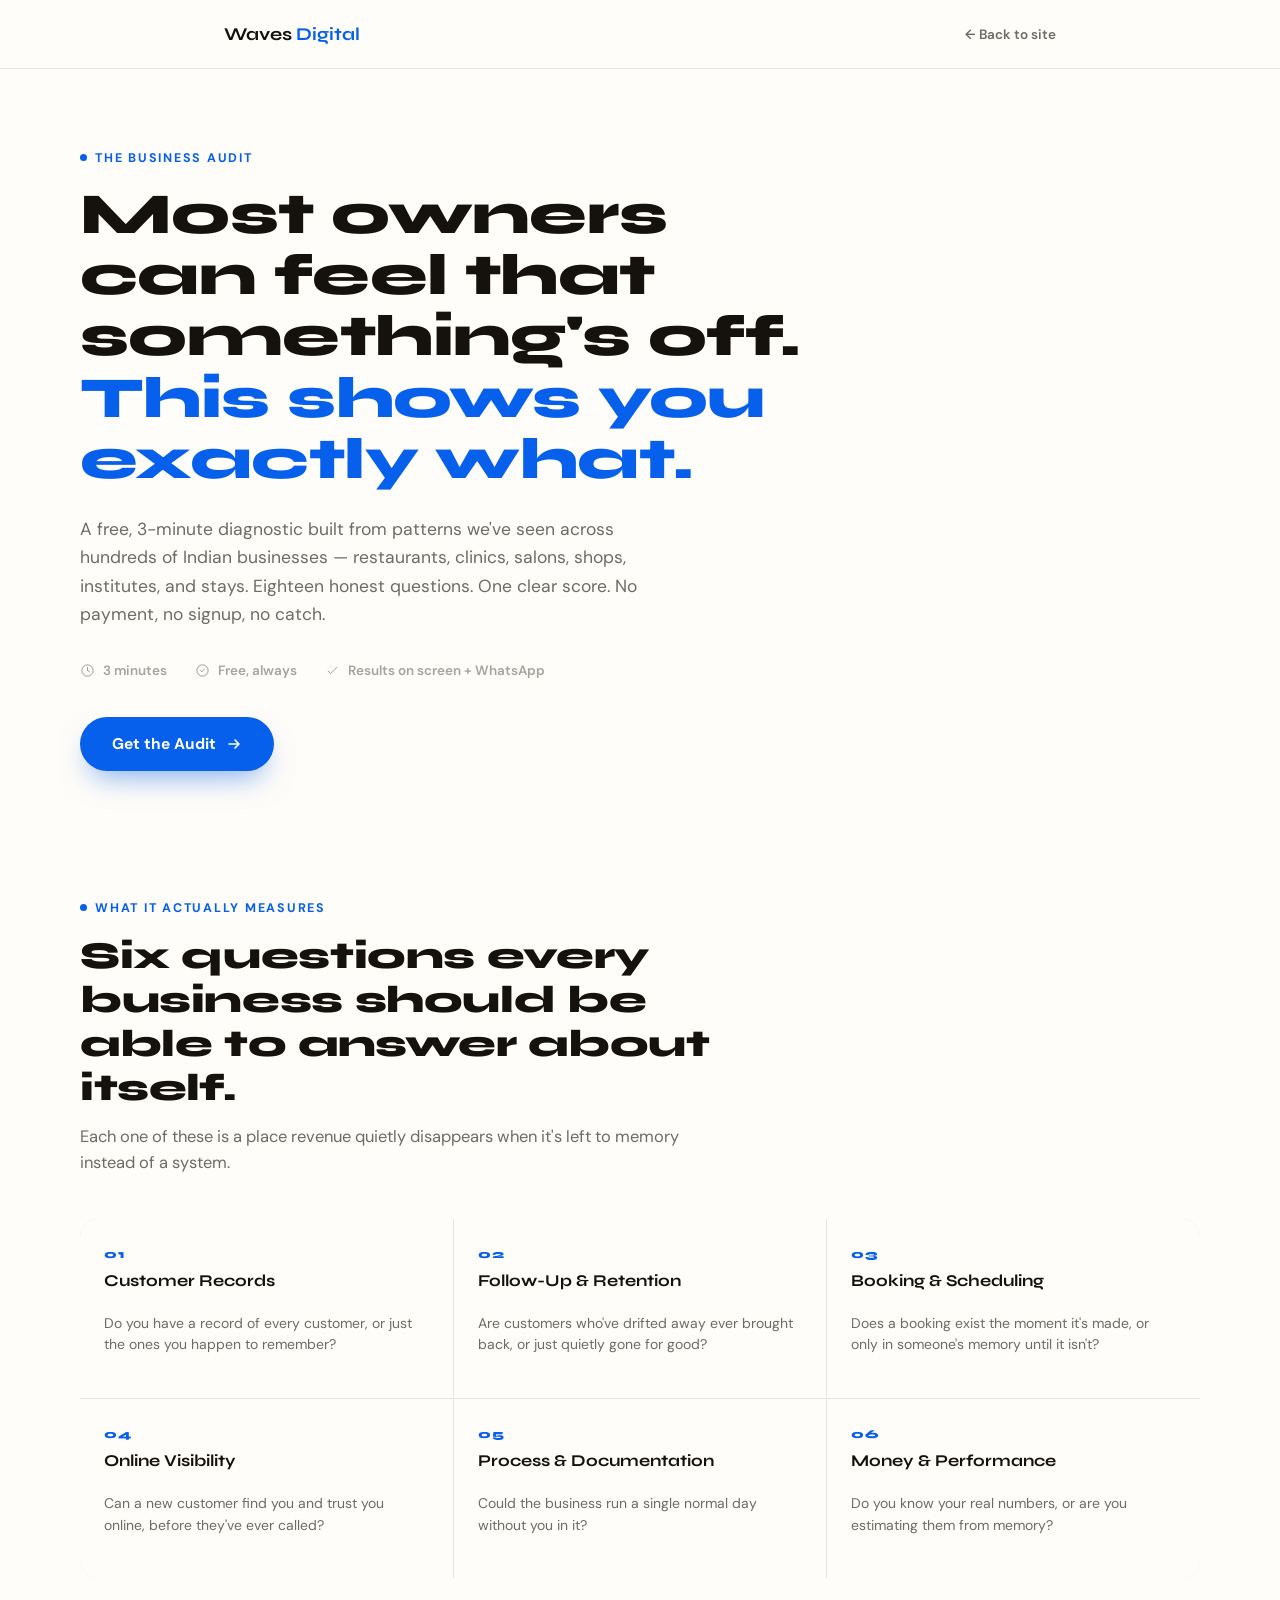
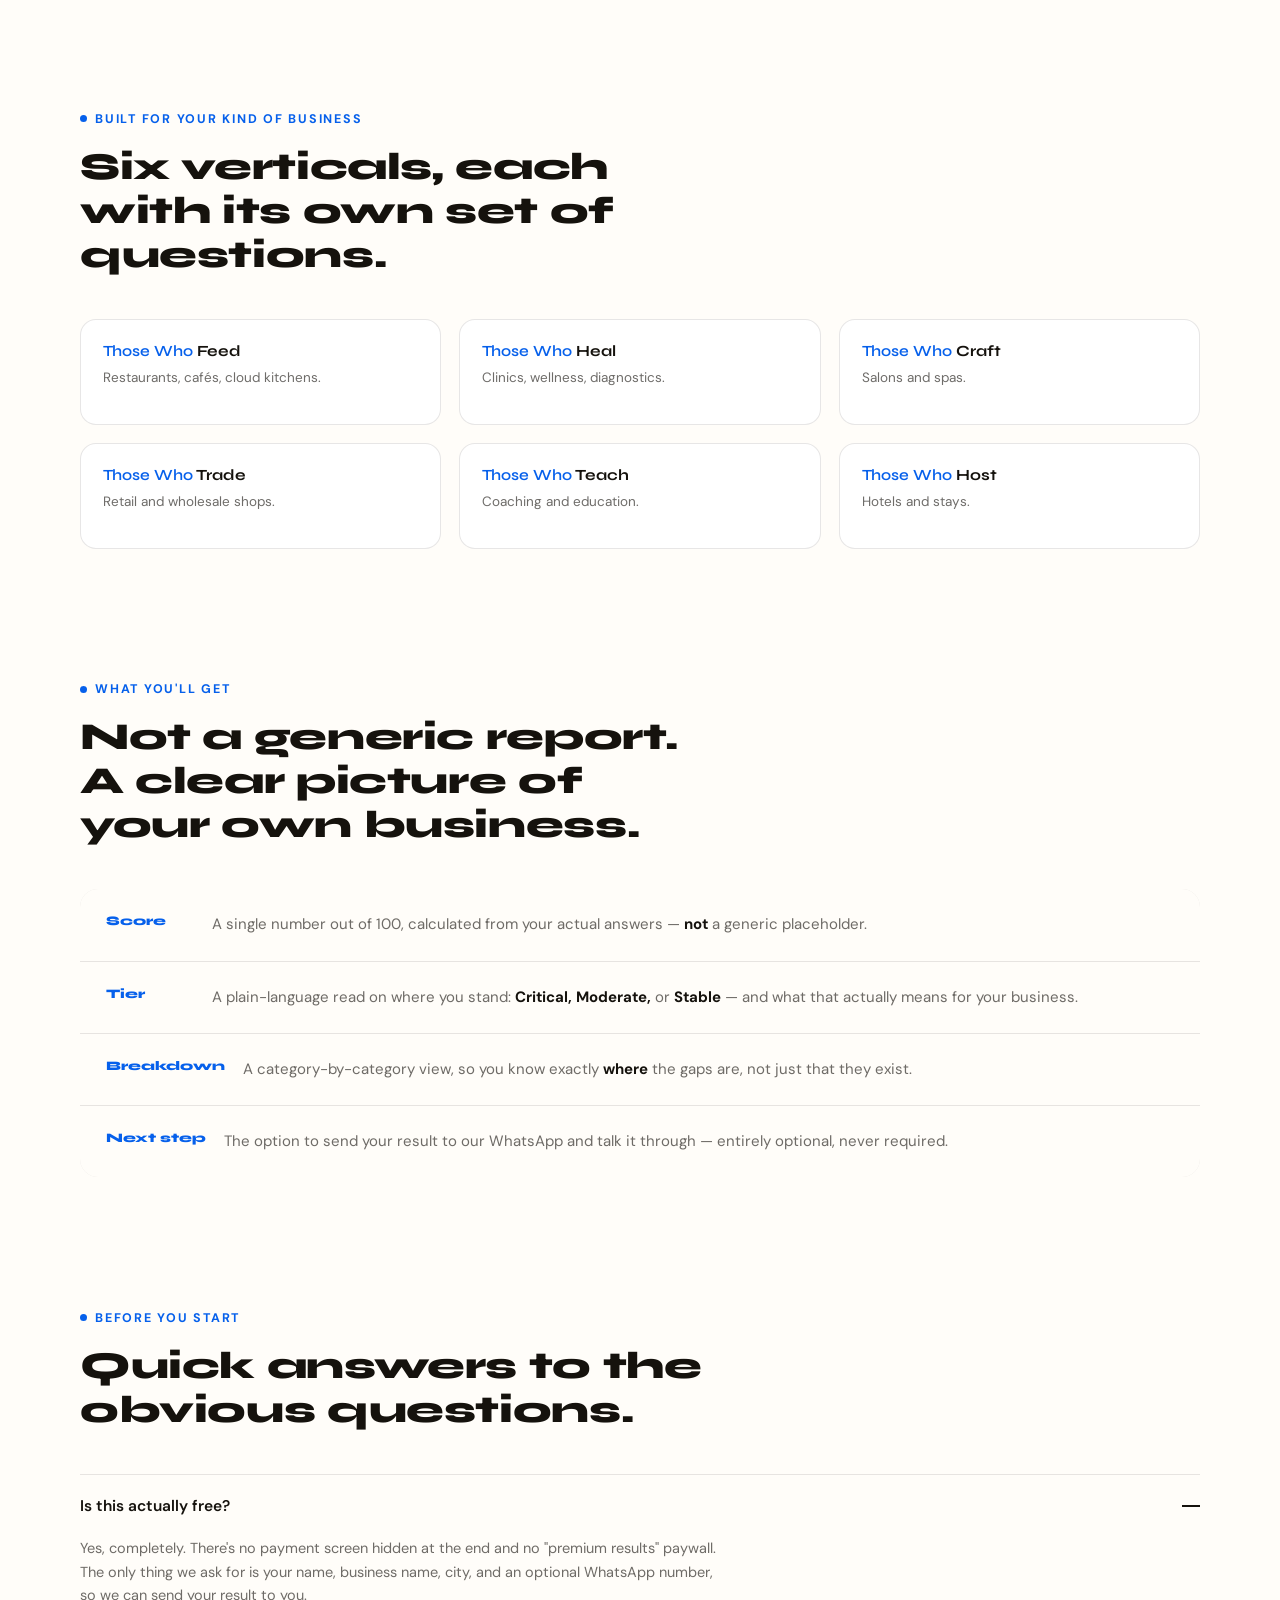
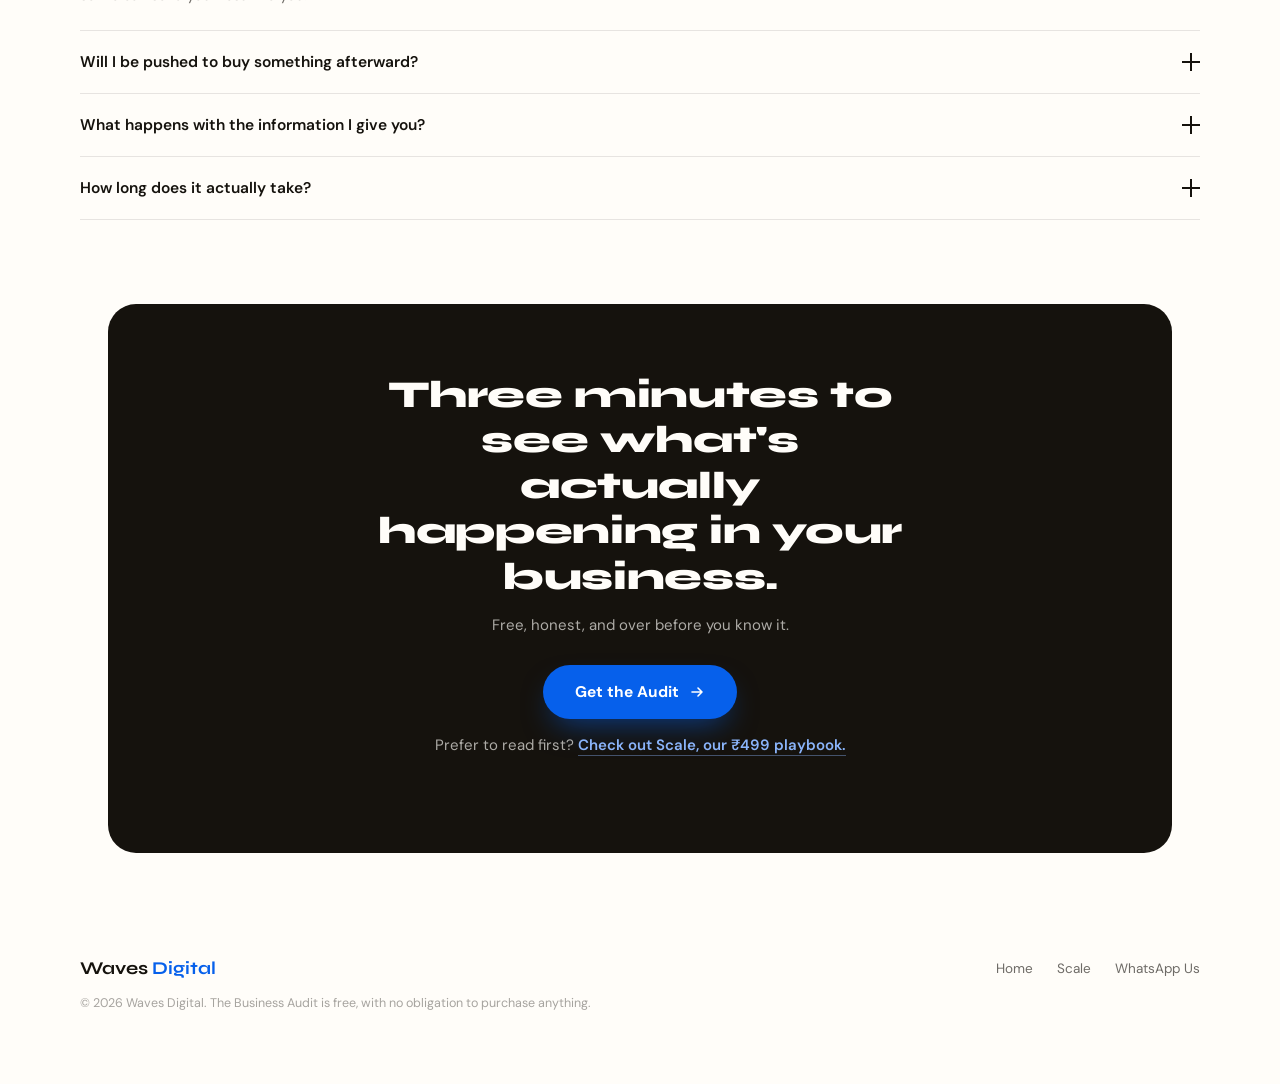
==== audit.html @ 80aa3e2a "Add files via upload" ====
<!DOCTYPE html>
<html lang="en">
<head>
<meta charset="UTF-8">
<meta name="viewport" content="width=device-width, initial-scale=1.0">
<title>The Business Audit — Waves Digital</title>
<meta name="description" content="A free 3-minute diagnostic that shows you exactly where your business's foundation stands.">
<link rel="preconnect" href="https://fonts.googleapis.com">
<link rel="preconnect" href="https://fonts.gstatic.com" crossorigin>
<link href="https://fonts.googleapis.com/css2?family=Syne:wght@500;600;700;800&family=DM+Sans:ital,wght@0,400;0,500;0,600;0,700;1,400&family=DM+Serif+Display:ital@0;1&display=swap" rel="stylesheet">
<style>
  :root{
    --bg:#FFFDF9; --ink:#15120D;
    --ink-soft:rgba(21,18,13,0.62); --ink-faint:rgba(21,18,13,0.38);
    --line:rgba(21,18,13,0.10);
    --blue-50:#EAF1FE; --blue-100:#CFE0FD; --blue-300:#8AB4FA;
    --blue-500:#2E7CF6; --blue-600:#0660EB; --blue-900:#042F73;
    --red:#C4451C; --amber:#B8860B; --green:#1E7A4C;
    --paper:#FFFFFF; --max:880px;
  }
  *{box-sizing:border-box;}
  body{
    margin:0; background:var(--bg); color:var(--ink);
    font-family:'DM Sans',sans-serif; -webkit-font-smoothing:antialiased;
    min-height:100vh;
  }
  h1,h2,h3,.display{ font-family:'Syne',sans-serif; letter-spacing:-0.01em; margin:0; }
  .serif{ font-family:'DM Serif Display',serif; font-style:italic; }
  a{ color:inherit; text-decoration:none; }
  button{ font-family:inherit; }
  .wrap{ max-width:var(--max); margin:0 auto; padding:0 24px; }
  a:focus-visible, button:focus-visible, input:focus-visible{
    outline:2px solid var(--blue-600); outline-offset:3px; border-radius:6px;
  }

  .nav{ position:sticky; top:0; z-index:50; background:rgba(255,253,249,0.9); backdrop-filter:blur(10px); border-bottom:1px solid var(--line); }
  .nav .wrap{ display:flex; align-items:center; justify-content:space-between; height:68px; }
  .logo{ font-family:'Syne',sans-serif; font-weight:700; font-size:18px; }
  .logo span{ color:var(--blue-600); }
  .nav-back{ font-size:13.5px; color:var(--ink-soft); font-weight:600; }
  .nav-back:hover{ color:var(--blue-600); }

  main{ padding:56px 0 90px; }
  .screen{ display:none; }
  .screen.active{ display:block; animation:rise .45s ease; }
  @keyframes rise{ from{opacity:0; transform:translateY(10px);} to{opacity:1; transform:translateY(0);} }

  /* ---------- intro ---------- */
  .intro-head{ max-width:620px; }
  .eyebrow{ display:inline-flex; align-items:center; gap:8px; font-size:12.5px; letter-spacing:0.14em; text-transform:uppercase; color:var(--blue-600); font-weight:700; margin-bottom:18px; }
  .eyebrow::before{ content:''; width:7px; height:7px; border-radius:50%; background:var(--blue-600); display:inline-block; }
  .intro-head h1{ font-size:clamp(32px,5vw,48px); font-weight:800; line-height:1.08; }
  .intro-head p{ font-size:17px; line-height:1.6; color:var(--ink-soft); margin-top:20px; max-width:540px; }
  .intro-meta{ display:flex; gap:28px; margin:32px 0 44px; flex-wrap:wrap; }
  .meta-item{ font-size:13.5px; color:var(--ink-faint); display:flex; align-items:center; gap:8px; font-weight:600; }
  .meta-item svg{ flex:0 0 auto; }

  .vert-label{ font-size:13px; letter-spacing:0.1em; text-transform:uppercase; color:var(--ink-faint); font-weight:700; margin-bottom:16px; }
  .vert-grid{ display:grid; grid-template-columns:repeat(3,1fr); gap:14px; }
  @media (max-width:680px){ .vert-grid{ grid-template-columns:repeat(2,1fr); } }
  @media (max-width:420px){ .vert-grid{ grid-template-columns:1fr; } }
  .vert-btn{
    display:block; text-align:left; width:100%; border:1.5px solid var(--line); border-radius:14px;
    padding:20px 18px; background:var(--paper); cursor:pointer;
    transition:border-color .2s ease, transform .2s ease, box-shadow .2s ease;
  }
  .vert-btn:hover{ border-color:var(--blue-500); transform:translateY(-2px); box-shadow:0 14px 28px -16px rgba(6,96,235,0.35); }
  .vert-btn .vname{ font-family:'Syne',sans-serif; font-weight:700; font-size:16px; }
  .vert-btn .vname .who{ color:var(--blue-600); font-weight:600; }
  .vert-btn .vdesc{ display:block; font-size:13px; color:var(--ink-soft); margin-top:6px; font-weight:400; }

  /* ---------- question screen ---------- */
  .progress-row{ display:flex; align-items:center; gap:14px; margin-bottom:36px; }
  .progress-track{ flex:1; height:6px; border-radius:100px; background:var(--line); overflow:hidden; }
  .progress-fill{ height:100%; background:var(--blue-600); border-radius:100px; transition:width .4s ease; width:0%; }
  .progress-text{ font-size:12.5px; color:var(--ink-faint); font-weight:700; white-space:nowrap; }

  .gauge-wrap{ display:flex; justify-content:center; margin-bottom:8px; }
  .gauge{ width:84px; height:84px; }
  .gauge circle.track{ stroke:var(--line); fill:none; stroke-width:7; }
  .gauge circle.fill{ stroke:var(--blue-600); fill:none; stroke-width:7; stroke-linecap:round; transition:stroke-dasharray .5s ease; transform:rotate(-90deg); transform-origin:50% 50%; }
  .gauge-num{ font-family:'Syne',sans-serif; font-weight:800; font-size:18px; }

  .cat-tag{ font-size:12px; letter-spacing:0.1em; text-transform:uppercase; color:var(--blue-600); font-weight:700; text-align:center; margin-bottom:14px; }
  .q-text{ font-family:'Syne',sans-serif; font-size:clamp(22px,3.4vw,28px); font-weight:700; line-height:1.3; text-align:center; max-width:560px; margin:0 auto 40px; }

  .opt-list{ display:flex; flex-direction:column; gap:12px; max-width:560px; margin:0 auto; }
  .opt-btn{
    text-align:left; width:100%; border:1.5px solid var(--line); border-radius:14px;
    padding:18px 20px; background:var(--paper); cursor:pointer; font-size:15.5px; font-weight:500;
    transition:border-color .18s ease, background .18s ease, transform .18s ease;
    display:flex; align-items:center; gap:14px;
  }
  .opt-btn .opt-dot{ width:18px; height:18px; border-radius:50%; border:1.5px solid var(--ink-faint); flex:0 0 auto; transition:border-color .18s ease, background .18s ease; }
  .opt-btn:hover{ border-color:var(--blue-500); background:var(--blue-50); transform:translateX(2px); }
  .opt-btn:hover .opt-dot{ border-color:var(--blue-600); }

  .q-nav{ display:flex; justify-content:center; margin-top:32px; }
  .btn-text{ font-size:13.5px; color:var(--ink-faint); font-weight:600; cursor:pointer; background:none; border:none; }
  .btn-text:hover{ color:var(--blue-600); }

  /* ---------- lead form ---------- */
  .form-head{ text-align:center; max-width:480px; margin:0 auto 36px; }
  .form-head h2{ font-size:clamp(24px,3.6vw,32px); font-weight:800; line-height:1.2; }
  .form-head p{ color:var(--ink-soft); margin-top:12px; font-size:15px; line-height:1.55; }
  .lead-form{ max-width:440px; margin:0 auto; display:flex; flex-direction:column; gap:16px; }
  .field label{ display:block; font-size:13px; font-weight:700; margin-bottom:7px; color:var(--ink); }
  .field input{
    width:100%; border:1.5px solid var(--line); border-radius:10px; padding:13px 14px;
    font-size:15px; font-family:inherit; background:var(--paper); color:var(--ink);
    transition:border-color .18s ease;
  }
  .field input:focus{ border-color:var(--blue-600); }
  .field.optional label::after{ content:' (optional)'; font-weight:400; color:var(--ink-faint); }
  .hp-field{ position:absolute; left:-9999px; width:1px; height:1px; opacity:0; }
  .btn-primary{
    background:var(--blue-600); color:#fff; padding:16px 28px; border-radius:100px;
    font-weight:700; font-size:15.5px; border:none; cursor:pointer;
    box-shadow:0 14px 30px -10px rgba(6,96,235,0.55);
    transition:transform .25s ease, box-shadow .25s ease, opacity .2s ease;
    display:inline-flex; align-items:center; justify-content:center; gap:10px; width:100%;
  }
  .btn-primary:hover{ transform:translateY(-2px); }
  .btn-primary:disabled{ opacity:0.6; cursor:default; transform:none; }
  .form-fine{ font-size:12px; color:var(--ink-faint); text-align:center; margin-top:4px; }

  /* ---------- results ---------- */
  .result-head{ text-align:center; max-width:560px; margin:0 auto 44px; }
  .tier-badge{ display:inline-flex; align-items:center; gap:8px; padding:8px 18px; border-radius:100px; font-weight:700; font-size:13px; letter-spacing:0.04em; margin-bottom:22px; }
  .tier-badge.critical{ background:rgba(196,69,28,0.1); color:var(--red); }
  .tier-badge.moderate{ background:rgba(184,134,11,0.1); color:var(--amber); }
  .tier-badge.stable{ background:rgba(30,122,76,0.1); color:var(--green); }
  .tier-badge .dot{ width:7px; height:7px; border-radius:50%; background:currentColor; }
  .result-head h2{ font-size:clamp(26px,4vw,38px); font-weight:800; line-height:1.18; }
  .result-narrative{ font-size:16px; line-height:1.7; color:var(--ink-soft); margin-top:20px; text-align:left; max-width:560px; margin-left:auto; margin-right:auto; }

  .score-overview{ display:flex; justify-content:center; align-items:center; gap:28px; margin:36px 0 48px; flex-wrap:wrap; }
  .score-circle{ width:120px; height:120px; position:relative; }
  .score-circle .scnum{ position:absolute; inset:0; display:flex; flex-direction:column; align-items:center; justify-content:center; }
  .score-circle .scnum b{ font-family:'Syne',sans-serif; font-size:28px; font-weight:800; }
  .score-circle .scnum span{ font-size:11px; color:var(--ink-faint); font-weight:600; text-transform:uppercase; letter-spacing:0.06em; }

  .cat-breakdown{ display:flex; flex-direction:column; gap:18px; max-width:560px; margin:0 auto 48px; }
  .cat-row{ display:grid; grid-template-columns:170px 1fr 46px; gap:14px; align-items:center; }
  @media (max-width:520px){ .cat-row{ grid-template-columns:120px 1fr 40px; } }
  .cat-row .cat-name{ font-size:13.5px; font-weight:700; }
  .cat-row .cat-track{ height:8px; background:var(--line); border-radius:100px; overflow:hidden; }
  .cat-row .cat-fill{ height:100%; border-radius:100px; transition:width .6s ease; }
  .cat-row .cat-pct{ font-size:13px; font-weight:700; text-align:right; color:var(--ink-soft); }

  .result-ctas{ display:flex; flex-direction:column; gap:16px; max-width:480px; margin:0 auto; }
  .cta-whatsapp{
    background:var(--ink); color:#fff; padding:18px 24px; border-radius:14px;
    display:flex; align-items:center; justify-content:space-between; gap:16px;
    transition:transform .2s ease; font-weight:700; font-size:15.5px;
  }
  .cta-whatsapp:hover{ transform:translateY(-2px); }
  .cta-whatsapp small{ display:block; font-weight:400; font-size:12.5px; color:rgba(255,253,249,0.6); margin-top:3px; }

  .sidesell{
    border:1.5px solid var(--blue-100); background:var(--blue-50); border-radius:14px; padding:22px;
    display:flex; gap:16px; align-items:center; justify-content:space-between; flex-wrap:wrap;
  }
  .sidesell .ss-text{ font-size:14px; line-height:1.5; max-width:300px; }
  .sidesell .ss-text strong{ display:block; font-family:'Syne',sans-serif; font-size:16px; margin-bottom:4px; }
  .sidesell .ss-cta{ background:var(--blue-600); color:#fff; padding:11px 20px; border-radius:100px; font-weight:700; font-size:13.5px; white-space:nowrap; }
  .sidesell .ss-cta:hover{ background:var(--blue-900); }

  .restart-row{ text-align:center; margin-top:40px; }
  .restart-row button{ background:none; border:none; font-size:13px; color:var(--ink-faint); font-weight:600; cursor:pointer; }
  .restart-row button:hover{ color:var(--blue-600); }

  .sr-only{ position:absolute; left:-9999px; }

  /* ================= LANDING / MARKETING CONTENT ================= */
  .landing-max{ max-width:1120px; margin:0 auto; padding:0 28px; }
  @media (max-width:640px){ .landing-max{ padding:0 20px; } }

  .lp-hero{ padding:76px 0 60px; }
  .lp-hero h1{ font-size:clamp(34px,5.4vw,58px); font-weight:800; line-height:1.06; max-width:760px; }
  .lp-hero h1 .accent{ color:var(--blue-600); }
  .lp-hero-sub{ font-size:17.5px; line-height:1.62; color:var(--ink-soft); margin:24px 0 34px; max-width:560px; }
  .lp-meta{ display:flex; gap:28px; margin-bottom:38px; flex-wrap:wrap; }

  .btn-primary-lg{
    background:var(--blue-600); color:#fff; padding:17px 32px; border-radius:100px;
    font-weight:700; font-size:15.5px; border:none; cursor:pointer;
    display:inline-flex; align-items:center; gap:10px;
    box-shadow:0 14px 30px -10px rgba(6,96,235,0.55);
    transition:transform .25s ease, box-shadow .25s ease;
  }
  .btn-primary-lg:hover{ transform:translateY(-2px); box-shadow:0 18px 36px -8px rgba(6,96,235,0.65); }
  .btn-primary-lg svg{ transition:transform .25s ease; }
  .btn-primary-lg:hover svg{ transform:translateX(3px); }

  .lp-section{ padding:64px 0; }
  .lp-section-head{ max-width:640px; margin-bottom:42px; }
  .lp-section-head h2{ font-size:clamp(26px,3.6vw,38px); font-weight:800; line-height:1.16; }
  .lp-section-head p{ color:var(--ink-soft); font-size:16.5px; line-height:1.6; margin-top:14px; }

  .cat-grid{ display:grid; grid-template-columns:repeat(3,1fr); gap:1px; background:var(--line); border-radius:18px; overflow:hidden; }
  @media (max-width:880px){ .cat-grid{ grid-template-columns:repeat(2,1fr); } }
  @media (max-width:560px){ .cat-grid{ grid-template-columns:1fr; } }
  .cat-info-card{ background:var(--bg); padding:28px 24px; }
  .cat-info-card .ci-num{ font-family:'Syne',sans-serif; font-weight:800; font-size:12px; color:var(--blue-600); letter-spacing:0.08em; }
  .cat-info-card h4{ font-family:'Syne',sans-serif; font-size:16.5px; font-weight:700; margin-top:10px; }
  .cat-info-card p{ font-size:14px; color:var(--ink-soft); margin-top:10px; line-height:1.55; }

  .lp-vert-grid{ display:grid; grid-template-columns:repeat(3,1fr); gap:18px; }
  @media (max-width:880px){ .lp-vert-grid{ grid-template-columns:repeat(2,1fr); } }
  @media (max-width:560px){ .lp-vert-grid{ grid-template-columns:1fr; } }
  .lp-vert-card{ border:1px solid var(--line); border-radius:16px; padding:22px; background:var(--paper); transition:border-color .25s ease, transform .25s ease; }
  .lp-vert-card:hover{ border-color:var(--blue-300); transform:translateY(-3px); }
  .lp-vert-card .vname{ font-family:'Syne',sans-serif; font-weight:700; font-size:15.5px; }
  .lp-vert-card .vname .who{ color:var(--blue-600); font-weight:600; }
  .lp-vert-card p{ font-size:13.5px; color:var(--ink-soft); margin-top:8px; line-height:1.5; }

  .output-rows{ display:flex; flex-direction:column; gap:1px; background:var(--line); border-radius:18px; overflow:hidden; }
  .output-row{ background:var(--bg); padding:24px 26px; display:flex; gap:18px; align-items:flex-start; }
  .output-row .o-tag{ font-family:'Syne',sans-serif; font-weight:800; font-size:13px; color:var(--blue-600); min-width:88px; }
  .output-row p{ font-size:15px; color:var(--ink-soft); margin:0; line-height:1.55; }
  .output-row strong{ color:var(--ink); font-weight:700; }

  .lp-faq-item{ border-top:1px solid var(--line); }
  .lp-faq-item:last-child{ border-bottom:1px solid var(--line); }
  .lp-faq-item summary{ cursor:pointer; list-style:none; padding:21px 0; display:flex; justify-content:space-between; align-items:center; gap:20px; font-weight:600; font-size:15.5px; }
  .lp-faq-item summary::-webkit-details-marker{ display:none; }
  .lp-faq-plus{ position:relative; width:18px; height:18px; flex:0 0 auto; }
  .lp-faq-plus::before,.lp-faq-plus::after{ content:''; position:absolute; background:var(--ink); transition:transform .25s ease; }
  .lp-faq-plus::before{ width:18px; height:2px; top:8px; left:0; }
  .lp-faq-plus::after{ width:2px; height:18px; top:0; left:8px; }
  .lp-faq-item[open] .lp-faq-plus::after{ transform:rotate(90deg); opacity:0; }
  .lp-faq-item .lp-faq-body{ padding:0 0 22px; max-width:640px; color:var(--ink-soft); font-size:14.5px; line-height:1.62; }

  .lp-final{ background:var(--ink); border-radius:28px; padding:68px 46px; text-align:center; margin:20px 0 60px; }
  @media (max-width:640px){ .lp-final{ padding:48px 24px; } }
  .lp-final h2{ color:var(--bg); font-size:clamp(26px,3.8vw,38px); font-weight:800; max-width:560px; margin:0 auto; line-height:1.2; }
  .lp-final p{ color:rgba(255,253,249,0.65); margin:16px auto 30px; max-width:460px; font-size:15px; }
  .lp-cross{ margin-top:20px; font-size:13.5px; color:rgba(255,253,249,0.55); }
  .lp-cross a{ color:var(--blue-300); font-weight:600; border-bottom:1px solid rgba(138,180,250,0.4); }

  .lp-footer{ padding:44px 0 60px; }
  .lp-foot-row{ display:flex; justify-content:space-between; align-items:center; flex-wrap:wrap; gap:16px; }
  .lp-foot-links{ display:flex; gap:24px; font-size:13.5px; color:var(--ink-soft); }
  .lp-foot-links a:hover{ color:var(--blue-600); }
  .lp-foot-fine{ font-size:12.5px; color:var(--ink-faint); margin-top:16px; }

  /* the embedded quiz app — hidden until "Get the Audit" is clicked */
  #auditApp{ display:none; border-top:1px solid var(--line); }
</style>
</head>
<body>

<nav class="nav">
  <div class="wrap">
    <a href="index.html" class="logo">Waves <span>Digital</span></a>
    <a href="index.html" class="nav-back">← Back to site</a>
  </div>
</nav>

<!-- ================= LANDING CONTENT ================= -->
<header class="lp-hero landing-max">
  <div class="eyebrow">The Business Audit</div>
  <h1>Most owners can feel that something's off. <span class="accent">This shows you exactly what.</span></h1>
  <p class="lp-hero-sub">A free, 3-minute diagnostic built from patterns we've seen across hundreds of Indian businesses — restaurants, clinics, salons, shops, institutes, and stays. Eighteen honest questions. One clear score. No payment, no signup, no catch.</p>
  <div class="lp-meta">
    <div class="meta-item"><svg width="15" height="15" viewBox="0 0 24 24" fill="none"><circle cx="12" cy="12" r="9" stroke="#15120D" stroke-opacity="0.4" stroke-width="1.6"/><path d="M12 7v5l3 2" stroke="#15120D" stroke-opacity="0.4" stroke-width="1.6" stroke-linecap="round"/></svg> 3 minutes</div>
    <div class="meta-item"><svg width="15" height="15" viewBox="0 0 24 24" fill="none"><path d="M9 12l2 2 4-4" stroke="#15120D" stroke-opacity="0.4" stroke-width="1.6" stroke-linecap="round" stroke-linejoin="round"/><circle cx="12" cy="12" r="9" stroke="#15120D" stroke-opacity="0.4" stroke-width="1.6"/></svg> Free, always</div>
    <div class="meta-item"><svg width="15" height="15" viewBox="0 0 24 24" fill="none"><path d="M5 13l4 4L19 7" stroke="#15120D" stroke-opacity="0.4" stroke-width="1.6" stroke-linecap="round" stroke-linejoin="round"/></svg> Results on screen + WhatsApp</div>
  </div>
  <button class="btn-primary-lg" id="ctaHero">
    Get the Audit
    <svg width="16" height="16" viewBox="0 0 16 16" fill="none"><path d="M3 8h10M9 4l4 4-4 4" stroke="#fff" stroke-width="1.6" stroke-linecap="round" stroke-linejoin="round"/></svg>
  </button>
</header>

<section class="lp-section landing-max">
  <div class="lp-section-head">
    <div class="eyebrow">What It Actually Measures</div>
    <h2>Six questions every business should be able to answer about itself.</h2>
    <p>Each one of these is a place revenue quietly disappears when it's left to memory instead of a system.</p>
  </div>
  <div class="cat-grid">
    <div class="cat-info-card"><div class="ci-num">01</div><h4>Customer Records</h4><p>Do you have a record of every customer, or just the ones you happen to remember?</p></div>
    <div class="cat-info-card"><div class="ci-num">02</div><h4>Follow-Up &amp; Retention</h4><p>Are customers who've drifted away ever brought back, or just quietly gone for good?</p></div>
    <div class="cat-info-card"><div class="ci-num">03</div><h4>Booking &amp; Scheduling</h4><p>Does a booking exist the moment it's made, or only in someone's memory until it isn't?</p></div>
    <div class="cat-info-card"><div class="ci-num">04</div><h4>Online Visibility</h4><p>Can a new customer find you and trust you online, before they've ever called?</p></div>
    <div class="cat-info-card"><div class="ci-num">05</div><h4>Process &amp; Documentation</h4><p>Could the business run a single normal day without you in it?</p></div>
    <div class="cat-info-card"><div class="ci-num">06</div><h4>Money &amp; Performance</h4><p>Do you know your real numbers, or are you estimating them from memory?</p></div>
  </div>
</section>

<section class="lp-section landing-max">
  <div class="lp-section-head">
    <div class="eyebrow">Built For Your Kind Of Business</div>
    <h2>Six verticals, each with its own set of questions.</h2>
  </div>
  <div class="lp-vert-grid">
    <div class="lp-vert-card"><div class="vname"><span class="who">Those Who</span> Feed</div><p>Restaurants, cafés, cloud kitchens.</p></div>
    <div class="lp-vert-card"><div class="vname"><span class="who">Those Who</span> Heal</div><p>Clinics, wellness, diagnostics.</p></div>
    <div class="lp-vert-card"><div class="vname"><span class="who">Those Who</span> Craft</div><p>Salons and spas.</p></div>
    <div class="lp-vert-card"><div class="vname"><span class="who">Those Who</span> Trade</div><p>Retail and wholesale shops.</p></div>
    <div class="lp-vert-card"><div class="vname"><span class="who">Those Who</span> Teach</div><p>Coaching and education.</p></div>
    <div class="lp-vert-card"><div class="vname"><span class="who">Those Who</span> Host</div><p>Hotels and stays.</p></div>
  </div>
</section>

<section class="lp-section landing-max">
  <div class="lp-section-head">
    <div class="eyebrow">What You'll Get</div>
    <h2>Not a generic report. A clear picture of your own business.</h2>
  </div>
  <div class="output-rows">
    <div class="output-row"><span class="o-tag">Score</span><p>A single number out of 100, calculated from your actual answers — <strong>not</strong> a generic placeholder.</p></div>
    <div class="output-row"><span class="o-tag">Tier</span><p>A plain-language read on where you stand: <strong>Critical, Moderate,</strong> or <strong>Stable</strong> — and what that actually means for your business.</p></div>
    <div class="output-row"><span class="o-tag">Breakdown</span><p>A category-by-category view, so you know exactly <strong>where</strong> the gaps are, not just that they exist.</p></div>
    <div class="output-row"><span class="o-tag">Next step</span><p>The option to send your result to our WhatsApp and talk it through — entirely optional, never required.</p></div>
  </div>
</section>

<section class="lp-section landing-max">
  <div class="lp-section-head">
    <div class="eyebrow">Before You Start</div>
    <h2>Quick answers to the obvious questions.</h2>
  </div>
  <div>
    <details class="lp-faq-item" open>
      <summary>Is this actually free?<span class="lp-faq-plus"></span></summary>
      <div class="lp-faq-body">Yes, completely. There's no payment screen hidden at the end and no "premium results" paywall. The only thing we ask for is your name, business name, city, and an optional WhatsApp number, so we can send your result to you.</div>
    </details>
    <details class="lp-faq-item">
      <summary>Will I be pushed to buy something afterward?<span class="lp-faq-plus"></span></summary>
      <div class="lp-faq-body">Your result includes an option to message us on WhatsApp and a mention of Scale, our ₹499 playbook. Both are optional next steps, not requirements — you'll see your full score and breakdown regardless.</div>
    </details>
    <details class="lp-faq-item">
      <summary>What happens with the information I give you?<span class="lp-faq-plus"></span></summary>
      <div class="lp-faq-body">It's used only to send you your result and, occasionally, something genuinely useful — never sold or spammed.</div>
    </details>
    <details class="lp-faq-item">
      <summary>How long does it actually take?<span class="lp-faq-plus"></span></summary>
      <div class="lp-faq-body">About three minutes for the 18 questions, plus a few seconds to enter your details at the end.</div>
    </details>
  </div>
</section>

<section class="landing-max">
  <div class="lp-final">
    <h2>Three minutes to see what's actually happening in your business.</h2>
    <p>Free, honest, and over before you know it.</p>
    <button class="btn-primary-lg" id="ctaFinal">
      Get the Audit
      <svg width="16" height="16" viewBox="0 0 16 16" fill="none"><path d="M3 8h10M9 4l4 4-4 4" stroke="#fff" stroke-width="1.6" stroke-linecap="round" stroke-linejoin="round"/></svg>
    </button>
    <p class="lp-cross">Prefer to read first? <a href="scale.html">Check out Scale, our ₹499 playbook.</a></p>
  </div>
</section>

<footer class="lp-footer landing-max">
  <div class="lp-foot-row">
    <a href="index.html" class="logo">Waves <span style="color:var(--blue-600)">Digital</span></a>
    <div class="lp-foot-links">
      <a href="index.html">Home</a>
      <a href="scale.html">Scale</a>
      <a href="https://wa.me/910000000000" target="_blank" rel="noopener">WhatsApp Us</a>
    </div>
  </div>
  <p class="lp-foot-fine">© 2026 Waves Digital. The Business Audit is free, with no obligation to purchase anything.</p>
</footer>

<!-- ================= EMBEDDED QUIZ APP (audit.js drives everything below) ================= -->
<main class="wrap" id="auditApp">

  <!-- SCREEN 1: INTRO -->
  <section class="screen active" id="screen-intro">
    <div class="intro-head">
      <div class="eyebrow">The Business Audit</div>
      <h1>Find out exactly where your business's foundation stands.</h1>
      <p>18 quick questions. No theory, no jargon — just a clear picture of what's solid, what's missing, and where it's quietly costing you. Free, and it takes about three minutes.</p>
    </div>
    <div class="intro-meta">
      <div class="meta-item"><svg width="15" height="15" viewBox="0 0 24 24" fill="none"><circle cx="12" cy="12" r="9" stroke="#15120D" stroke-opacity="0.4" stroke-width="1.6"/><path d="M12 7v5l3 2" stroke="#15120D" stroke-opacity="0.4" stroke-width="1.6" stroke-linecap="round"/></svg> 3 minutes</div>
      <div class="meta-item"><svg width="15" height="15" viewBox="0 0 24 24" fill="none"><path d="M9 12l2 2 4-4" stroke="#15120D" stroke-opacity="0.4" stroke-width="1.6" stroke-linecap="round" stroke-linejoin="round"/><circle cx="12" cy="12" r="9" stroke="#15120D" stroke-opacity="0.4" stroke-width="1.6"/></svg> No payment, no signup</div>
      <div class="meta-item"><svg width="15" height="15" viewBox="0 0 24 24" fill="none"><path d="M5 13l4 4L19 7" stroke="#15120D" stroke-opacity="0.4" stroke-width="1.6" stroke-linecap="round" stroke-linejoin="round"/></svg> Results sent on WhatsApp</div>
    </div>
    <div class="vert-label">What kind of business do you run?</div>
    <div class="vert-grid" id="vertGrid"></div>
  </section>

  <!-- SCREEN 2: QUESTIONS -->
  <section class="screen" id="screen-question">
    <div class="progress-row">
      <div class="progress-track"><div class="progress-fill" id="progressFill"></div></div>
      <div class="progress-text" id="progressText">Q1 / 18</div>
    </div>
    <div class="cat-tag" id="catTag"></div>
    <h2 class="q-text" id="qText"></h2>
    <div class="opt-list" id="optList"></div>
    <div class="q-nav">
      <button class="btn-text" id="backBtn">← Previous question</button>
    </div>
  </section>

  <!-- SCREEN 3: LEAD CAPTURE -->
  <section class="screen" id="screen-lead">
    <div class="form-head">
      <h2>One last step — where should we send your results?</h2>
      <p>We'll show your full breakdown on this screen, and can send a copy to your WhatsApp if you'd like.</p>
    </div>
    <form class="lead-form" id="leadForm" novalidate>
      <input type="text" name="website" class="hp-field" tabindex="-1" autocomplete="off" aria-hidden="true">
      <div class="field">
        <label for="bizName">Business name</label>
        <input type="text" id="bizName" name="bizName" required autocomplete="organization">
      </div>
      <div class="field">
        <label for="personName">Your name</label>
        <input type="text" id="personName" name="personName" required autocomplete="name">
      </div>
      <div class="field">
        <label for="city">City</label>
        <input type="text" id="city" name="city" required autocomplete="address-level2">
      </div>
      <div class="field optional">
        <label for="whatsapp">WhatsApp number</label>
        <input type="tel" id="whatsapp" name="whatsapp" placeholder="98765 43210" autocomplete="tel">
      </div>
      <button type="submit" class="btn-primary" id="leadSubmitBtn">Show My Results</button>
      <p class="form-fine">We'll only use this to send your audit and the occasional useful message — never spam.</p>
    </form>
  </section>

  <!-- SCREEN 4: RESULTS -->
  <section class="screen" id="screen-results">
    <div class="result-head">
      <div class="tier-badge" id="tierBadge"><span class="dot"></span><span id="tierLabel"></span></div>
      <h2 id="resultHeadline"></h2>
      <p class="result-narrative" id="resultNarrative"></p>
    </div>

    <div class="score-overview">
      <div class="score-circle">
        <svg viewBox="0 0 120 120" width="120" height="120">
          <circle cx="60" cy="60" r="52" class="track" style="stroke:var(--line);fill:none;stroke-width:9;"/>
          <circle id="scoreRing" cx="60" cy="60" r="52" style="fill:none;stroke-width:9;stroke-linecap:round;transform:rotate(-90deg);transform-origin:50% 50%;" stroke="var(--blue-600)"/>
        </svg>
        <div class="scnum"><b id="scoreNum">0</b><span>out of 100</span></div>
      </div>
    </div>

    <div class="cat-breakdown" id="catBreakdown"></div>

    <div class="result-ctas">
      <a class="cta-whatsapp" id="waCta" href="#" target="_blank" rel="noopener">
        <span>Talk to us about fixing this<small>Send your result straight to our WhatsApp</small></span>
        <svg width="20" height="20" viewBox="0 0 24 24" fill="none"><path d="M5 19l1.4-4.2A8 8 0 1112 20a8 8 0 01-5-1.7L5 19z" stroke="#fff" stroke-width="1.6" stroke-linejoin="round"/></svg>
      </a>
      <div class="sidesell">
        <div class="ss-text"><strong>Want to fix this yourself first?</strong>Scale — our ₹499 playbook — walks you through it chapter by chapter.</div>
        <a href="scale.html" class="ss-cta">See Scale →</a>
      </div>
    </div>

    <div class="restart-row"><button id="restartBtn">Start over with a different business type</button></div>
  </section>

</main>

<script>
  // Reveals the embedded audit app and scrolls to it. Kept separate from audit.js on purpose —
  // audit.js owns the quiz logic only and is untouched by this.
  (function(){
    function revealAudit(){
      var app = document.getElementById('auditApp');
      if(!app) return;
      app.style.display = 'block';
      app.scrollIntoView({behavior:'smooth', block:'start'});
    }
    var heroBtn = document.getElementById('ctaHero');
    var finalBtn = document.getElementById('ctaFinal');
    if(heroBtn) heroBtn.addEventListener('click', revealAudit);
    if(finalBtn) finalBtn.addEventListener('click', revealAudit);
  })();
</script>

<script src="audit.js"></script>

</body>
</html>
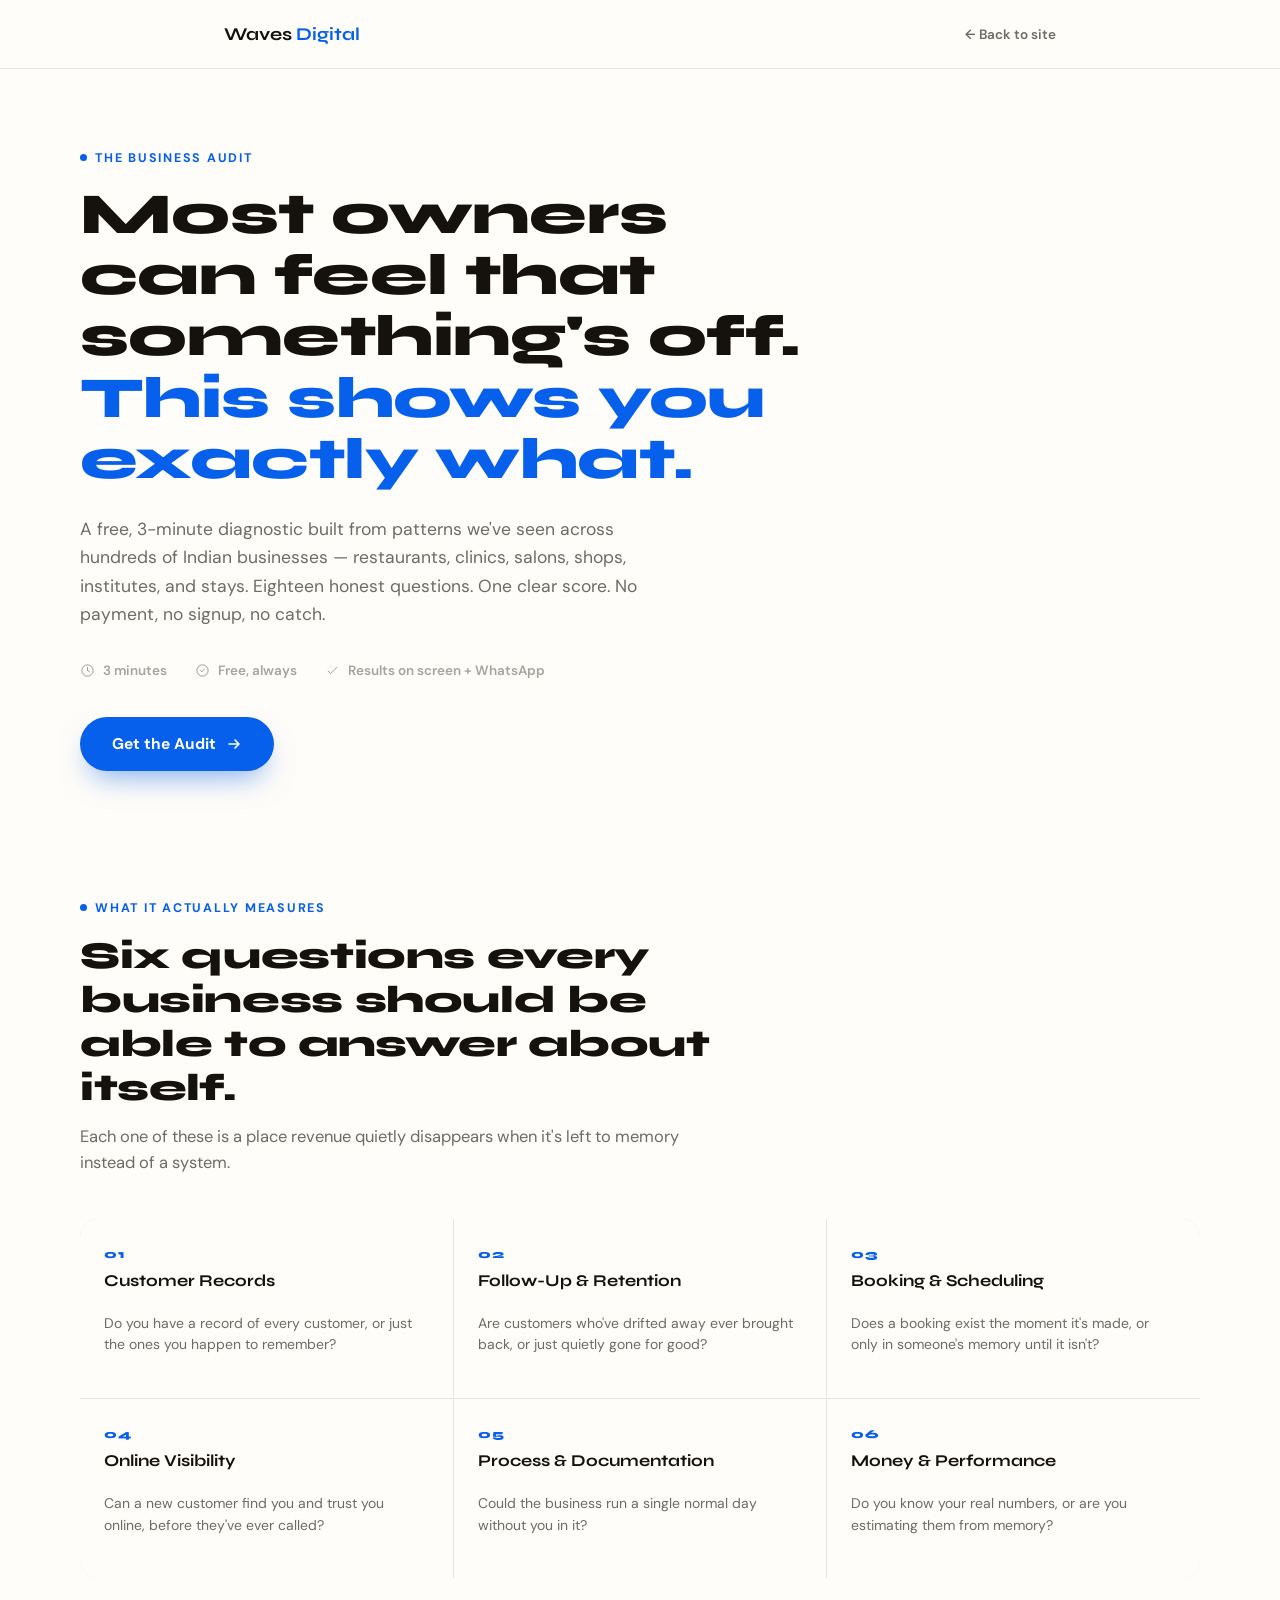
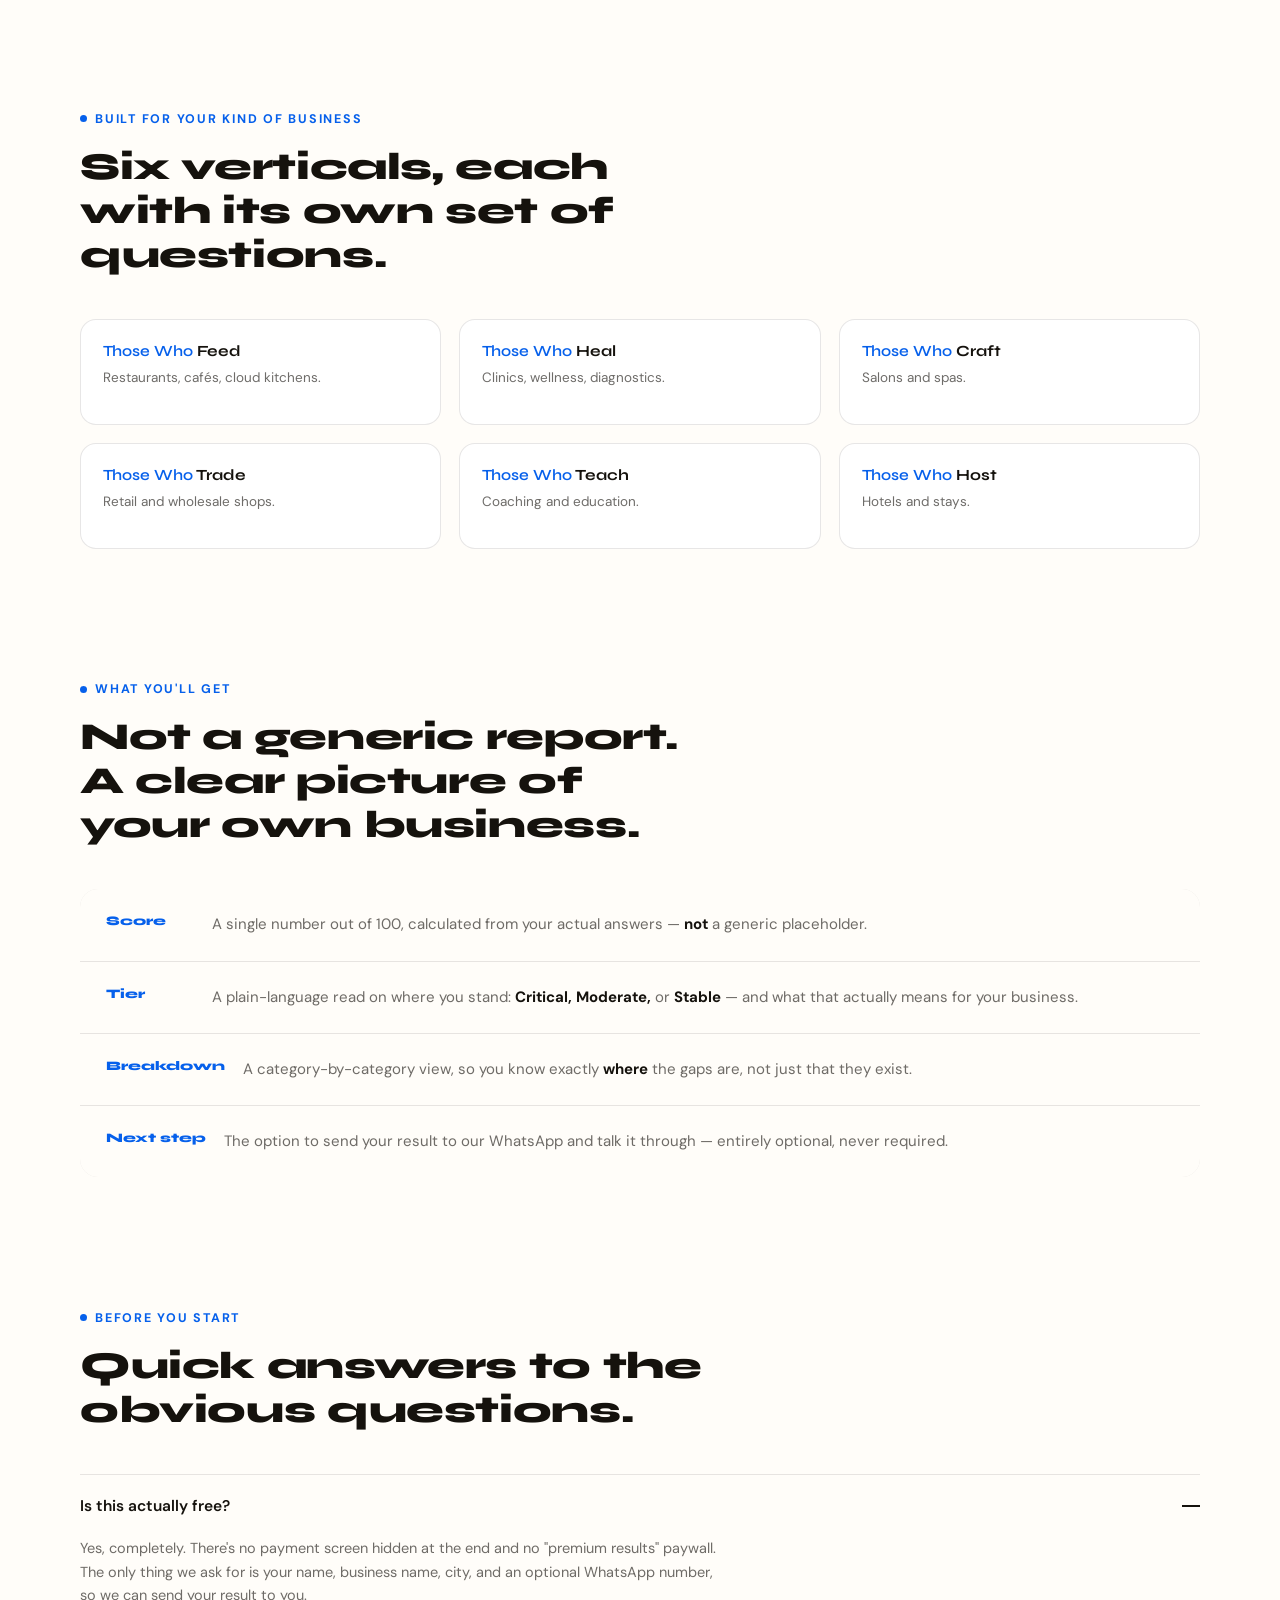
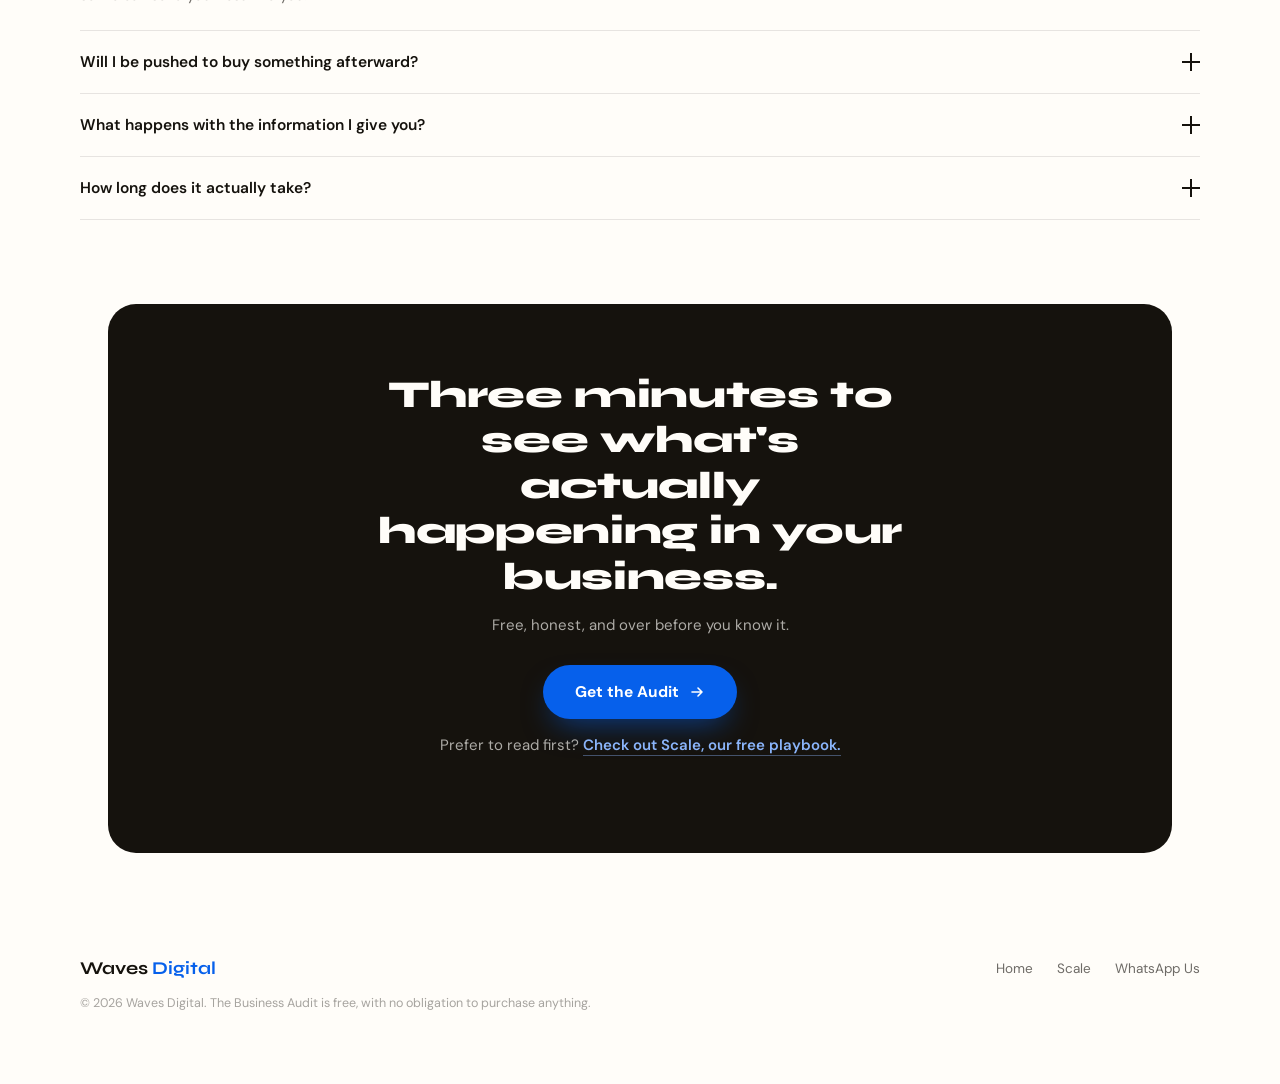
==== commit 17324ea5: "Add files via upload" ====
--- a/audit.html
+++ b/audit.html
@@ -248,6 +248,7 @@
   /* the embedded quiz app — hidden until "Get the Audit" is clicked */
   #auditApp{ display:none; border-top:1px solid var(--line); }
 </style>
+<link rel="stylesheet" href="audit-widget.css">
 </head>
 <body>
 
@@ -330,7 +331,7 @@
     </details>
     <details class="lp-faq-item">
       <summary>Will I be pushed to buy something afterward?<span class="lp-faq-plus"></span></summary>
-      <div class="lp-faq-body">Your result includes an option to message us on WhatsApp and a mention of Scale, our ₹499 playbook. Both are optional next steps, not requirements — you'll see your full score and breakdown regardless.</div>
+      <div class="lp-faq-body">Your result includes an option to message us on WhatsApp and a mention of Scale, our free playbook. Both are optional next steps, not requirements — you'll see your full score and breakdown regardless.</div>
     </details>
     <details class="lp-faq-item">
       <summary>What happens with the information I give you?<span class="lp-faq-plus"></span></summary>
@@ -351,7 +352,7 @@
       Get the Audit
       <svg width="16" height="16" viewBox="0 0 16 16" fill="none"><path d="M3 8h10M9 4l4 4-4 4" stroke="#fff" stroke-width="1.6" stroke-linecap="round" stroke-linejoin="round"/></svg>
     </button>
-    <p class="lp-cross">Prefer to read first? <a href="scale.html">Check out Scale, our ₹499 playbook.</a></p>
+    <p class="lp-cross">Prefer to read first? <a href="scale.html">Check out Scale, our free playbook.</a></p>
   </div>
 </section>
 
@@ -361,128 +362,43 @@
     <div class="lp-foot-links">
       <a href="index.html">Home</a>
       <a href="scale.html">Scale</a>
-      <a href="https://wa.me/910000000000" target="_blank" rel="noopener">WhatsApp Us</a>
+      <a href="https://wa.me/917654925271" target="_blank" rel="noopener">WhatsApp Us</a>
     </div>
   </div>
   <p class="lp-foot-fine">© 2026 Waves Digital. The Business Audit is free, with no obligation to purchase anything.</p>
 </footer>
 
-<!-- ================= EMBEDDED QUIZ APP (audit.js drives everything below) ================= -->
-<main class="wrap" id="auditApp">
-
-  <!-- SCREEN 1: INTRO -->
-  <section class="screen active" id="screen-intro">
-    <div class="intro-head">
-      <div class="eyebrow">The Business Audit</div>
-      <h1>Find out exactly where your business's foundation stands.</h1>
-      <p>18 quick questions. No theory, no jargon — just a clear picture of what's solid, what's missing, and where it's quietly costing you. Free, and it takes about three minutes.</p>
-    </div>
-    <div class="intro-meta">
-      <div class="meta-item"><svg width="15" height="15" viewBox="0 0 24 24" fill="none"><circle cx="12" cy="12" r="9" stroke="#15120D" stroke-opacity="0.4" stroke-width="1.6"/><path d="M12 7v5l3 2" stroke="#15120D" stroke-opacity="0.4" stroke-width="1.6" stroke-linecap="round"/></svg> 3 minutes</div>
-      <div class="meta-item"><svg width="15" height="15" viewBox="0 0 24 24" fill="none"><path d="M9 12l2 2 4-4" stroke="#15120D" stroke-opacity="0.4" stroke-width="1.6" stroke-linecap="round" stroke-linejoin="round"/><circle cx="12" cy="12" r="9" stroke="#15120D" stroke-opacity="0.4" stroke-width="1.6"/></svg> No payment, no signup</div>
-      <div class="meta-item"><svg width="15" height="15" viewBox="0 0 24 24" fill="none"><path d="M5 13l4 4L19 7" stroke="#15120D" stroke-opacity="0.4" stroke-width="1.6" stroke-linecap="round" stroke-linejoin="round"/></svg> Results sent on WhatsApp</div>
-    </div>
-    <div class="vert-label">What kind of business do you run?</div>
-    <div class="vert-grid" id="vertGrid"></div>
-  </section>
-
-  <!-- SCREEN 2: QUESTIONS -->
-  <section class="screen" id="screen-question">
-    <div class="progress-row">
-      <div class="progress-track"><div class="progress-fill" id="progressFill"></div></div>
-      <div class="progress-text" id="progressText">Q1 / 18</div>
-    </div>
-    <div class="cat-tag" id="catTag"></div>
-    <h2 class="q-text" id="qText"></h2>
-    <div class="opt-list" id="optList"></div>
-    <div class="q-nav">
-      <button class="btn-text" id="backBtn">← Previous question</button>
-    </div>
-  </section>
-
-  <!-- SCREEN 3: LEAD CAPTURE -->
-  <section class="screen" id="screen-lead">
-    <div class="form-head">
-      <h2>One last step — where should we send your results?</h2>
-      <p>We'll show your full breakdown on this screen, and can send a copy to your WhatsApp if you'd like.</p>
-    </div>
-    <form class="lead-form" id="leadForm" novalidate>
-      <input type="text" name="website" class="hp-field" tabindex="-1" autocomplete="off" aria-hidden="true">
-      <div class="field">
-        <label for="bizName">Business name</label>
-        <input type="text" id="bizName" name="bizName" required autocomplete="organization">
-      </div>
-      <div class="field">
-        <label for="personName">Your name</label>
-        <input type="text" id="personName" name="personName" required autocomplete="name">
-      </div>
-      <div class="field">
-        <label for="city">City</label>
-        <input type="text" id="city" name="city" required autocomplete="address-level2">
-      </div>
-      <div class="field optional">
-        <label for="whatsapp">WhatsApp number</label>
-        <input type="tel" id="whatsapp" name="whatsapp" placeholder="98765 43210" autocomplete="tel">
-      </div>
-      <button type="submit" class="btn-primary" id="leadSubmitBtn">Show My Results</button>
-      <p class="form-fine">We'll only use this to send your audit and the occasional useful message — never spam.</p>
-    </form>
-  </section>
-
-  <!-- SCREEN 4: RESULTS -->
-  <section class="screen" id="screen-results">
-    <div class="result-head">
-      <div class="tier-badge" id="tierBadge"><span class="dot"></span><span id="tierLabel"></span></div>
-      <h2 id="resultHeadline"></h2>
-      <p class="result-narrative" id="resultNarrative"></p>
-    </div>
-
-    <div class="score-overview">
-      <div class="score-circle">
-        <svg viewBox="0 0 120 120" width="120" height="120">
-          <circle cx="60" cy="60" r="52" class="track" style="stroke:var(--line);fill:none;stroke-width:9;"/>
-          <circle id="scoreRing" cx="60" cy="60" r="52" style="fill:none;stroke-width:9;stroke-linecap:round;transform:rotate(-90deg);transform-origin:50% 50%;" stroke="var(--blue-600)"/>
-        </svg>
-        <div class="scnum"><b id="scoreNum">0</b><span>out of 100</span></div>
-      </div>
-    </div>
-
-    <div class="cat-breakdown" id="catBreakdown"></div>
-
-    <div class="result-ctas">
-      <a class="cta-whatsapp" id="waCta" href="#" target="_blank" rel="noopener">
-        <span>Talk to us about fixing this<small>Send your result straight to our WhatsApp</small></span>
-        <svg width="20" height="20" viewBox="0 0 24 24" fill="none"><path d="M5 19l1.4-4.2A8 8 0 1112 20a8 8 0 01-5-1.7L5 19z" stroke="#fff" stroke-width="1.6" stroke-linejoin="round"/></svg>
-      </a>
-      <div class="sidesell">
-        <div class="ss-text"><strong>Want to fix this yourself first?</strong>Scale — our ₹499 playbook — walks you through it chapter by chapter.</div>
-        <a href="scale.html" class="ss-cta">See Scale →</a>
-      </div>
-    </div>
-
-    <div class="restart-row"><button id="restartBtn">Start over with a different business type</button></div>
-  </section>
-
-</main>
 
 <script>
-  // Reveals the embedded audit app and scrolls to it. Kept separate from audit.js on purpose —
-  // audit.js owns the quiz logic only and is untouched by this.
+  // Opens the shared audit modal (audit-widget.js) — same engine used everywhere else.
   (function(){
-    function revealAudit(){
-      var app = document.getElementById('auditApp');
-      if(!app) return;
-      app.style.display = 'block';
-      app.scrollIntoView({behavior:'smooth', block:'start'});
-    }
+    function openAudit(){ if(window.WDA) window.WDA.openAuditModal(); }
     var heroBtn = document.getElementById('ctaHero');
     var finalBtn = document.getElementById('ctaFinal');
-    if(heroBtn) heroBtn.addEventListener('click', revealAudit);
-    if(finalBtn) finalBtn.addEventListener('click', revealAudit);
+    if(heroBtn) heroBtn.addEventListener('click', openAudit);
+    if(finalBtn) finalBtn.addEventListener('click', openAudit);
   })();
 </script>
 
-<script src="audit.js"></script>
+<!-- Shared audit modal — same engine as the rest of the site (see INTEGRATION.md) -->
+<div class="modal-overlay" id="modalOverlay">
+  <div class="modal-card">
+    <button class="modal-close" onclick="WDA.closeAuditModal()" aria-label="Close">
+      <svg viewBox="0 0 24 24" stroke="currentColor" stroke-width="2" fill="none" stroke-linecap="round"><path d="M5 5l14 14M19 5L5 19"/></svg>
+    </button>
+    <div class="topbar">
+      <div class="topbar-inner">
+        <div class="brand">Waves <span>Digital</span></div>
+        <div id="stepLabel" style="font-size:12px;color:var(--ink-soft);"></div>
+      </div>
+      <div class="progress-track"><div class="progress-fill" id="progressFill"></div></div>
+    </div>
+    <div class="wrap">
+      <div id="app"></div>
+    </div>
+  </div>
+</div>
+<script src="audit-widget.js"></script>
 
 </body>
 </html>
--- a/audit-widget.css
+++ b/audit-widget.css
@@ -0,0 +1,147 @@
+/* ============================================================
+   Waves Digital — Business Audit popup widget styles
+   Everything below is scoped under #modalOverlay so it can be
+   pasted into an existing site without colliding with that
+   site's own .btn / .wrap / .screen classes or :root variables.
+   ============================================================ */
+
+#modalOverlay{
+  --bg:#FFFDF9;
+  --ink:#15120D;
+  --ink-soft:#4A4640;
+  --b1:#03142E;
+  --b2:#0A2A5E;
+  --b3:#0660EB;
+  --b4:#2E7DF5;
+  --b5:#6FA8F7;
+  --b6:#C7DCFB;
+  --line:#E8E1D3;
+  --radius:22px;
+  --maxw:640px;
+  font-family:'DM Sans',sans-serif;
+  color:var(--ink);
+  -webkit-font-smoothing:antialiased;
+}
+#modalOverlay *{box-sizing:border-box;}
+#modalOverlay h1,#modalOverlay h2,#modalOverlay h3,#modalOverlay .display{font-family:'Syne',sans-serif;font-weight:700;letter-spacing:-0.01em;}
+#modalOverlay .wrap{max-width:var(--maxw);margin:0 auto;padding:0 20px;}
+#modalOverlay .topbar{position:sticky;top:0;z-index:50;background:var(--bg);border-bottom:1px solid var(--line);}
+#modalOverlay .topbar-inner{max-width:var(--maxw);margin:0 auto;padding:14px 20px;display:flex;align-items:center;justify-content:space-between;}
+#modalOverlay .brand{font-family:'Syne',sans-serif;font-weight:700;font-size:15px;letter-spacing:0.02em;color:var(--ink);}
+#modalOverlay .brand span{color:var(--b3);}
+#modalOverlay .progress-track{
+  height:7px;overflow:hidden;margin-top:0;
+  background-image:url("data:image/svg+xml,%3Csvg xmlns='http://www.w3.org/2000/svg' width='40' height='8' viewBox='0 0 40 8'%3E%3Cpath d='M0,4 Q5,0 10,4 T20,4 T30,4 T40,4' stroke='%23E8E1D3' stroke-width='1.6' fill='none'/%3E%3C/svg%3E");
+  background-repeat:repeat-x;background-size:40px 7px;background-position:0 center;
+}
+#modalOverlay .progress-fill{
+  height:100%;width:0%;transition:width .4s ease;
+  background-image:url("data:image/svg+xml,%3Csvg xmlns='http://www.w3.org/2000/svg' width='40' height='8' viewBox='0 0 40 8'%3E%3Cpath d='M0,4 Q5,0 10,4 T20,4 T30,4 T40,4' stroke='%230660EB' stroke-width='1.8' fill='none'/%3E%3C/svg%3E");
+  background-repeat:repeat-x;background-size:40px 7px;background-position:0 center;
+}
+#modalOverlay .screen{min-height:auto;display:flex;flex-direction:column;justify-content:flex-start;padding:36px 0 56px;animation:wdAuditFadeIn .35s ease;}
+@keyframes wdAuditFadeIn{from{opacity:0;transform:translateY(8px);}to{opacity:1;transform:translateY(0);}}
+#modalOverlay .eyebrow{font-size:12px;font-weight:700;text-transform:uppercase;letter-spacing:0.12em;color:var(--b3);margin-bottom:16px;}
+#modalOverlay .qtext{font-size:28px;line-height:1.28;letter-spacing:-0.01em;margin:0 0 30px;color:var(--ink);}
+#modalOverlay .options{display:flex;flex-direction:column;gap:10px;}
+#modalOverlay .opt{
+  position:relative;overflow:hidden;text-align:left;background:#fff;border:1.5px solid var(--line);border-radius:20px;
+  padding:17px 18px 19px;font-family:'DM Sans',sans-serif;font-size:15.5px;font-weight:500;color:var(--ink);
+  cursor:pointer;transition:border-color .15s, background .15s, transform .1s;
+}
+#modalOverlay .opt:hover{border-color:var(--b4);}
+#modalOverlay .opt:active{transform:scale(.99);}
+#modalOverlay .opt .opt-underline{position:absolute;bottom:0;left:50%;width:0;height:2px;background:var(--b3);transition:width .28s ease, left .28s ease;}
+#modalOverlay .opt.selected{border-color:var(--b3);background:var(--b6);}
+#modalOverlay .opt.selected .opt-underline{width:100%;left:0;}
+#modalOverlay .input-text{
+  width:100%;border:1.5px solid var(--line);border-radius:var(--radius);padding:16px 18px;
+  font-family:'DM Sans',sans-serif;font-size:15.5px;color:var(--ink);background:#fff;outline:none;
+}
+#modalOverlay .input-text:focus{border-color:var(--b3);}
+#modalOverlay .nav-row{display:flex;justify-content:space-between;align-items:center;margin-top:32px;}
+#modalOverlay .btn{
+  font-family:'DM Sans',sans-serif;font-weight:600;font-size:15px;border-radius:999px;border:none;
+  padding:14px 26px;cursor:pointer;transition:opacity .15s, transform .1s;
+}
+#modalOverlay .btn:active{transform:scale(.98);}
+#modalOverlay .btn-primary{background:var(--b3);color:#fff;}
+#modalOverlay .btn-primary:disabled{opacity:.35;cursor:not-allowed;}
+#modalOverlay .btn-ghost{background:transparent;color:var(--ink-soft);padding:14px 4px;}
+#modalOverlay .btn-outline{background:transparent;color:var(--b3);border:1.5px solid var(--b3);}
+#modalOverlay .btn-soft{background:var(--b6);color:var(--b1);padding:13px 22px;font-size:14.5px;}
+#modalOverlay .side-sell{
+  border:1.5px dashed var(--line);border-radius:var(--radius);padding:22px 20px;
+  margin-top:22px;background:#fff;text-align:center;
+}
+#modalOverlay .side-sell .label{font-size:12px;font-weight:700;text-transform:uppercase;letter-spacing:.08em;color:var(--ink-soft);margin-bottom:10px;}
+#modalOverlay .side-sell p{font-size:14px;line-height:1.55;color:var(--ink-soft);margin:0 0 16px;}
+#modalOverlay .vert-list{display:flex;flex-direction:column;gap:10px;}
+#modalOverlay .vert-row{
+  position:relative;overflow:hidden;display:flex;align-items:center;gap:16px;width:100%;
+  border:1.5px solid var(--line);border-radius:20px;background:#fff;padding:16px 16px;
+  text-align:left;cursor:pointer;transition:border-color .15s,background .15s;
+}
+#modalOverlay .vert-row:hover{border-color:var(--b4);}
+#modalOverlay .vert-icon{flex:0 0 38px;width:38px;height:38px;border-radius:50%;border:1.5px solid var(--line);display:flex;align-items:center;justify-content:center;color:var(--b3);}
+#modalOverlay .vert-icon svg{width:19px;height:19px;}
+#modalOverlay .vert-text{flex:1;}
+#modalOverlay .vert-name{font-family:'Syne',sans-serif;font-weight:700;font-size:16.5px;color:var(--ink);}
+#modalOverlay .vert-row .opt-underline{position:absolute;bottom:0;left:50%;width:0;height:2px;background:var(--b3);transition:width .25s ease, left .25s ease;}
+#modalOverlay .vert-row:hover .opt-underline{width:100%;left:0;}
+#modalOverlay .score-hero{text-align:center;padding:8px 0 4px;}
+#modalOverlay .score-num{font-family:'Syne',sans-serif;font-weight:800;font-size:76px;line-height:1;color:var(--b3);}
+#modalOverlay .score-num span{font-size:28px;color:var(--ink-soft);font-weight:600;}
+#modalOverlay .tier-pill{display:inline-block;margin-top:10px;padding:6px 16px;border-radius:999px;background:var(--b1);color:#fff;font-size:13px;font-weight:600;letter-spacing:.02em;}
+#modalOverlay .score-wave{display:block;margin:18px auto 6px;width:100%;max-width:320px;}
+#modalOverlay .cat-bars{display:flex;flex-direction:column;gap:13px;margin:28px 0 8px;}
+#modalOverlay .cat-bar-row{display:flex;align-items:center;gap:12px;}
+#modalOverlay .cat-bar-label{flex:0 0 150px;font-size:12.5px;color:var(--ink-soft);font-weight:600;}
+#modalOverlay .cat-bar-track{flex:1;height:7px;background:var(--line);border-radius:8px;overflow:hidden;}
+#modalOverlay .cat-bar-fill{height:100%;border-radius:8px;background:linear-gradient(90deg, var(--b4), var(--b3));}
+#modalOverlay .cat-bar-score{flex:0 0 36px;text-align:right;font-size:13px;font-weight:700;color:var(--ink);}
+#modalOverlay .divider{height:1px;background:var(--line);margin:32px 0;}
+#modalOverlay .result-block{margin-bottom:26px;}
+#modalOverlay .result-block h3{font-family:'Syne',sans-serif;font-size:21px;line-height:1.35;margin:0 0 12px;}
+#modalOverlay .result-block p{font-size:15.5px;line-height:1.62;color:var(--ink);margin:0 0 12px;}
+#modalOverlay .echo-quote{
+  position:relative;font-family:'DM Serif Display',serif;font-style:italic;color:var(--ink);
+  font-size:19px;line-height:1.45;padding:2px 0 2px 30px;margin-bottom:24px;
+}
+#modalOverlay .echo-quote:before{
+  content:"\201C";position:absolute;left:-4px;top:-10px;font-size:46px;color:var(--b5);font-style:normal;
+}
+#modalOverlay .echo-label{display:block;font-family:'DM Sans',sans-serif;font-style:normal;font-size:11.5px;font-weight:700;
+  text-transform:uppercase;letter-spacing:.1em;color:var(--ink-soft);margin-bottom:6px;}
+#modalOverlay .tip-box{background:var(--b1);color:#fff;border-radius:var(--radius);padding:22px 20px;margin:24px 0;}
+#modalOverlay .tip-box h4{font-family:'Syne',sans-serif;font-size:14px;letter-spacing:.03em;text-transform:uppercase;margin:0 0 14px;color:var(--b6);}
+#modalOverlay .tip-item{font-size:15px;line-height:1.55;margin-bottom:12px;padding-left:18px;position:relative;}
+#modalOverlay .tip-item:before{content:"—";position:absolute;left:0;color:var(--b5);}
+#modalOverlay .cta-block{text-align:center;margin-top:8px;}
+#modalOverlay .cta-primary{display:block;width:100%;padding:18px;font-size:17px;}
+#modalOverlay .footer-note{text-align:center;font-size:12.5px;color:var(--ink-soft);margin-top:40px;}
+#modalOverlay{
+  display:none;position:fixed;inset:0;background:rgba(21,18,13,0.55);z-index:1000;
+  align-items:center;justify-content:center;padding:24px;
+}
+#modalOverlay.open{display:flex;}
+#modalOverlay .modal-card{
+  position:relative;background:var(--bg);width:100%;max-width:560px;max-height:86vh;
+  border-radius:28px;overflow-y:auto;box-shadow:0 30px 90px rgba(21,18,13,.22);
+  -webkit-overflow-scrolling:touch;
+}
+#modalOverlay .modal-close{
+  position:absolute;top:14px;right:14px;z-index:60;width:34px;height:34px;border-radius:50%;
+  border:1.5px solid var(--line);background:var(--bg);display:flex;align-items:center;justify-content:center;
+  cursor:pointer;transition:border-color .15s,background .15s;
+}
+#modalOverlay .modal-close:hover{border-color:var(--b4);background:#FAFBFF;}
+#modalOverlay .modal-close svg{width:14px;height:14px;}
+#modalOverlay .modal-card .wrap{padding:0 24px;}
+#modalOverlay .modal-card .score-hero{padding-right:30px;}
+
+@media(max-width:480px){
+  #modalOverlay .qtext{font-size:23px;}
+  #modalOverlay .score-num{font-size:58px;}
+  #modalOverlay .echo-quote{font-size:17px;}
+}
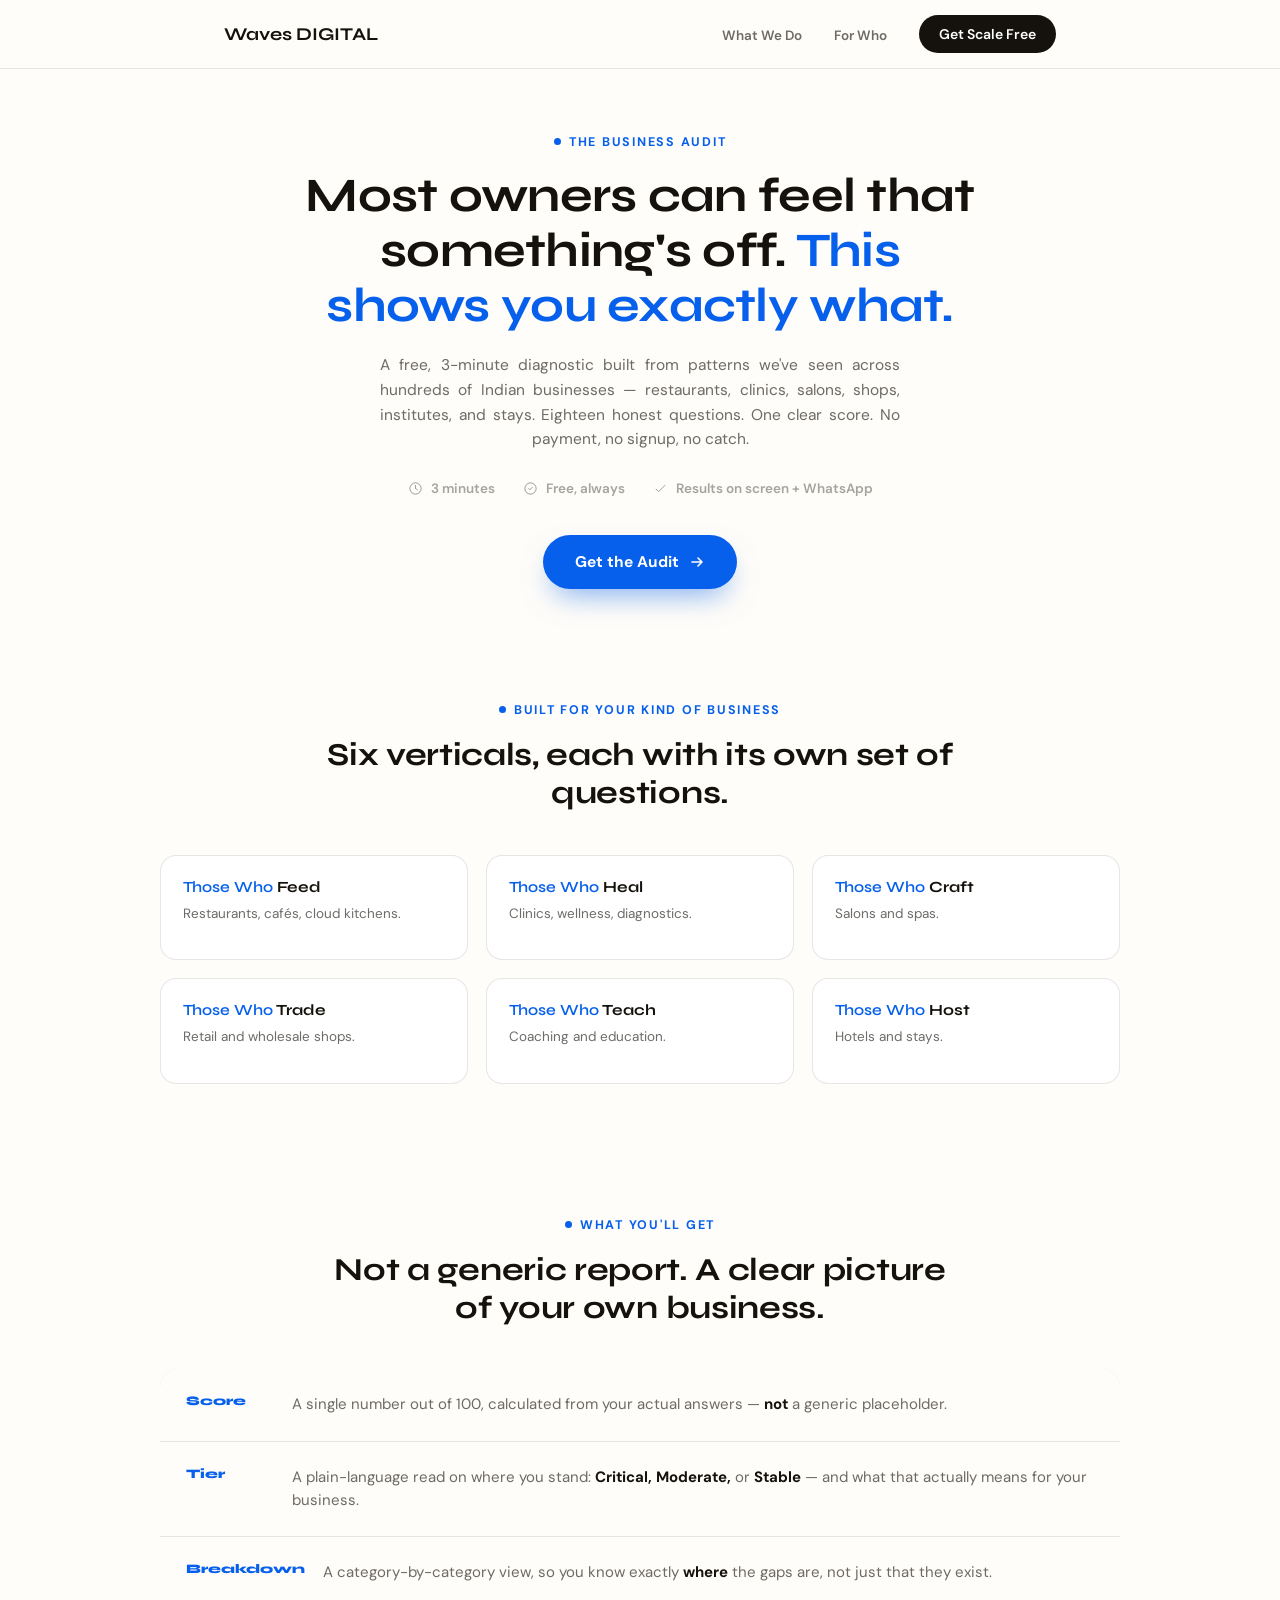
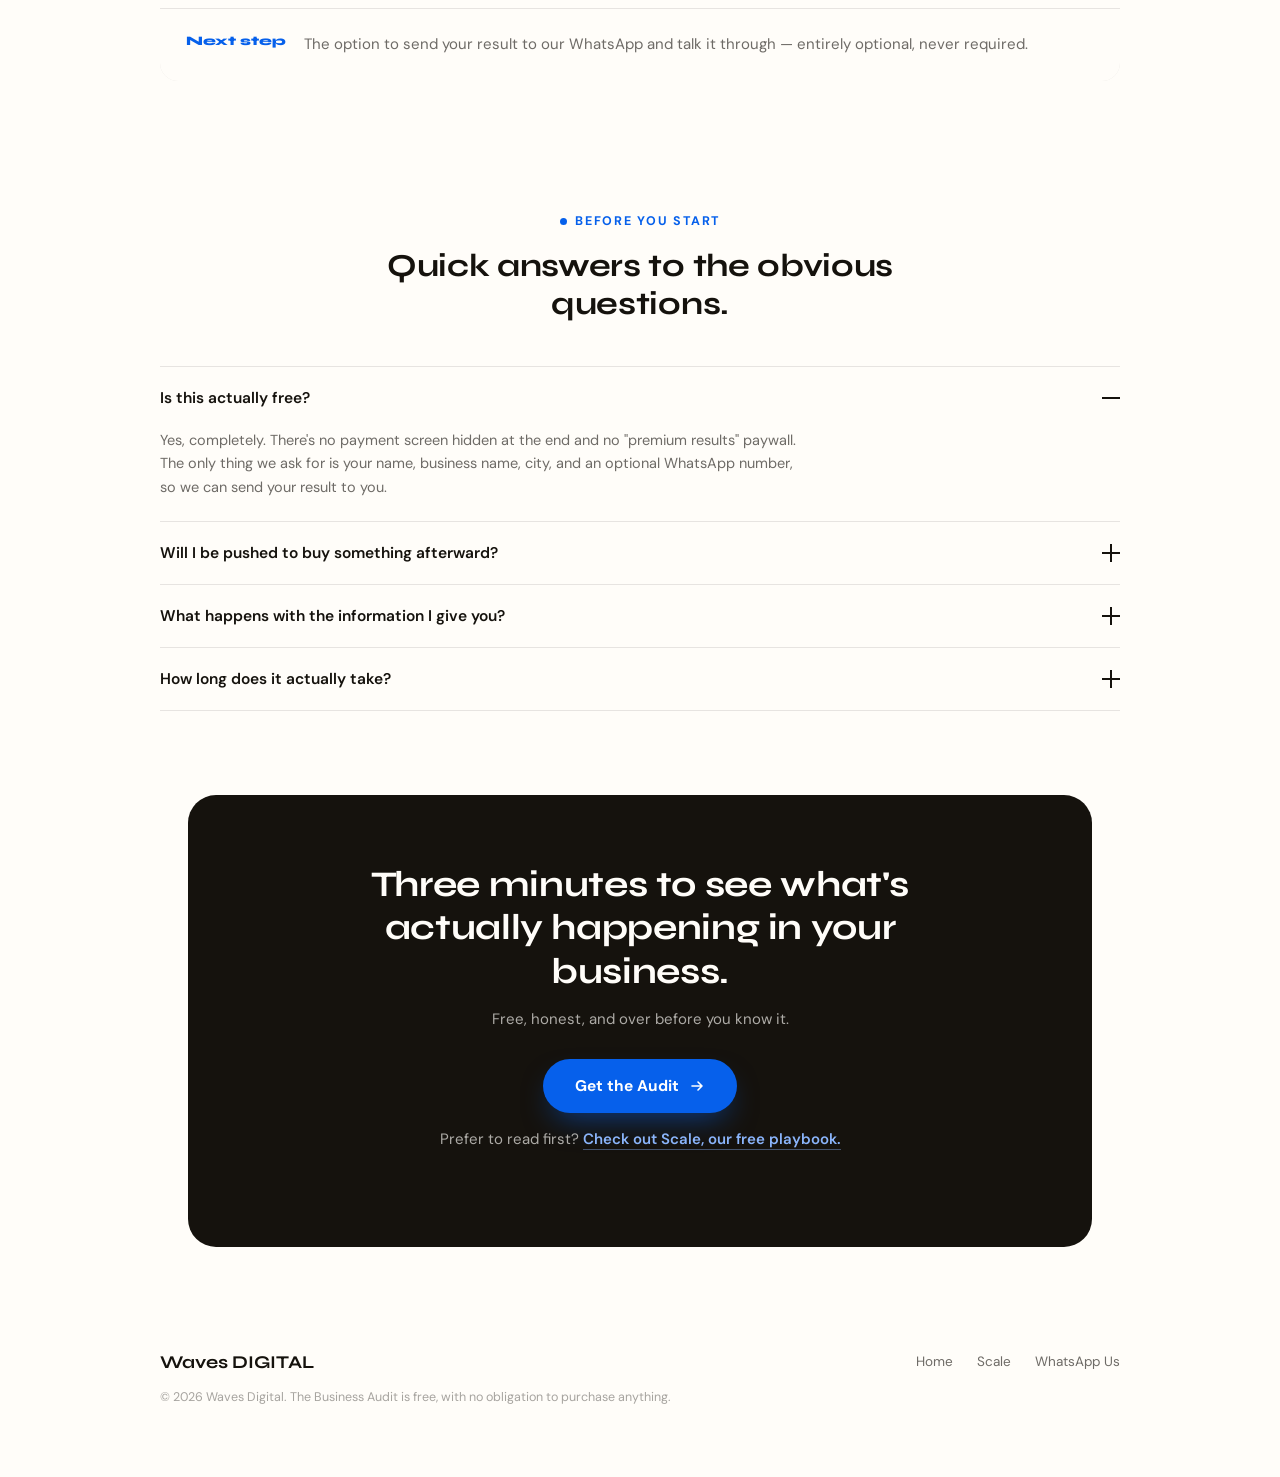
==== commit 370e91c4: "Add files via upload" ====
--- a/audit.html
+++ b/audit.html
@@ -3,11 +3,26 @@
 <head>
 <meta charset="UTF-8">
 <meta name="viewport" content="width=device-width, initial-scale=1.0">
-<title>The Business Audit — Waves Digital</title>
-<meta name="description" content="A free 3-minute diagnostic that shows you exactly where your business's foundation stands.">
+<title>Free Business Audit | Waves Digital — Grow Your Business</title>
+<meta name="description" content="Find out in 3 minutes where your business is leaking revenue — customer memory, communication, operations, or marketing. Free, instant, no signup required.">
+<link rel="canonical" href="https://wavesdigital.in/audit.html">
+<link rel="icon" type="image/png" href="/assets/favicon.png" sizes="96x96">
+<link rel="icon" type="image/x-icon" href="/favicon.ico">
+<link rel="apple-touch-icon" href="/assets/apple-touch-icon.png">
+<meta property="og:type" content="website">
+<meta property="og:url" content="https://wavesdigital.in/audit.html">
+<meta property="og:title" content="Free Business Audit | Waves Digital — Grow Your Business">
+<meta property="og:description" content="Find out in 3 minutes where your business is leaking revenue. Free, instant audit.">
+<meta property="og:image" content="https://wavesdigital.in/assets/og-audit.jpg">
+<meta property="og:site_name" content="Waves Digital">
+<meta property="og:locale" content="en_IN">
+<meta name="twitter:card" content="summary_large_image">
+<meta name="twitter:title" content="Free Business Audit | Waves Digital — Grow Your Business">
+<meta name="twitter:description" content="Find out in 3 minutes where your business is leaking revenue. Free, instant audit.">
+<meta name="twitter:image" content="https://wavesdigital.in/assets/og-audit.jpg">
 <link rel="preconnect" href="https://fonts.googleapis.com">
 <link rel="preconnect" href="https://fonts.gstatic.com" crossorigin>
-<link href="https://fonts.googleapis.com/css2?family=Syne:wght@500;600;700;800&family=DM+Sans:ital,wght@0,400;0,500;0,600;0,700;1,400&family=DM+Serif+Display:ital@0;1&display=swap" rel="stylesheet">
+<link href="https://fonts.googleapis.com/css2?family=Syne:wght@500;600;700;800&family=DM+Sans:ital,wght@0,400;0,500;0,600;0,700;1,400&family=DM+Serif+Display:ital@0;1&family=DM+Mono:wght@400;500&family=Instrument+Sans:wght@500;600&display=swap" rel="stylesheet">
 <style>
   :root{
     --bg:#FFFDF9; --ink:#15120D;
@@ -17,6 +32,10 @@
     --blue-500:#2E7CF6; --blue-600:#0660EB; --blue-900:#042F73;
     --red:#C4451C; --amber:#B8860B; --green:#1E7A4C;
     --paper:#FFFFFF; --max:880px;
+    --ease-out-expo: cubic-bezier(0.16, 1, 0.3, 1);
+    --ease-spring: cubic-bezier(0.34, 1.56, 0.64, 1);
+    --dur-base: 280ms;
+    --dur-slow: 480ms;
   }
   *{box-sizing:border-box;}
   body{
@@ -39,17 +58,30 @@
   .logo span{ color:var(--blue-600); }
   .nav-back{ font-size:13.5px; color:var(--ink-soft); font-weight:600; }
   .nav-back:hover{ color:var(--blue-600); }
+  .nav-links{ display:flex; align-items:center; gap:32px; list-style:none; }
+  .nav-links a:not(.nav-cta){ font-size:13.5px; font-weight:600; color:var(--ink-soft); text-decoration:none; transition:color .2s ease; }
+  .nav-links a:not(.nav-cta):hover{ color:var(--blue-600); }
+  .nav-cta{
+    background:var(--ink); color:var(--paper);
+    padding:10px 20px; border-radius:100px;
+    font-weight:600; font-size:14px;
+    text-decoration:none;
+    transition:transform var(--dur-base) var(--ease-out-expo), background .25s ease;
+    display:inline-block;
+  }
+  .nav-cta:hover{ background:var(--blue-600); transform:translateY(-1px); }
+  .nav-cta:active{ transform:translateY(0) scale(0.96); transition-duration:100ms; }
+  @media (max-width:640px){ .nav-hide{ display:none; } }
 
   main{ padding:56px 0 90px; }
   .screen{ display:none; }
   .screen.active{ display:block; animation:rise .45s ease; }
   @keyframes rise{ from{opacity:0; transform:translateY(10px);} to{opacity:1; transform:translateY(0);} }
 
-  /* ---------- intro ---------- */
   .intro-head{ max-width:620px; }
   .eyebrow{ display:inline-flex; align-items:center; gap:8px; font-size:12.5px; letter-spacing:0.14em; text-transform:uppercase; color:var(--blue-600); font-weight:700; margin-bottom:18px; }
   .eyebrow::before{ content:''; width:7px; height:7px; border-radius:50%; background:var(--blue-600); display:inline-block; }
-  .intro-head h1{ font-size:clamp(32px,5vw,48px); font-weight:800; line-height:1.08; }
+  .intro-head h1{ font-size:clamp(30px,4.6vw,46px); font-weight:700; line-height:1.14; letter-spacing:-0.015em; }
   .intro-head p{ font-size:17px; line-height:1.6; color:var(--ink-soft); margin-top:20px; max-width:540px; }
   .intro-meta{ display:flex; gap:28px; margin:32px 0 44px; flex-wrap:wrap; }
   .meta-item{ font-size:13.5px; color:var(--ink-faint); display:flex; align-items:center; gap:8px; font-weight:600; }
@@ -62,154 +94,48 @@
   .vert-btn{
     display:block; text-align:left; width:100%; border:1.5px solid var(--line); border-radius:14px;
     padding:20px 18px; background:var(--paper); cursor:pointer;
-    transition:border-color .2s ease, transform .2s ease, box-shadow .2s ease;
+    transition:border-color .2s ease, transform var(--dur-base) var(--ease-out-expo), box-shadow .2s ease;
   }
   .vert-btn:hover{ border-color:var(--blue-500); transform:translateY(-2px); box-shadow:0 14px 28px -16px rgba(6,96,235,0.35); }
   .vert-btn .vname{ font-family:'Syne',sans-serif; font-weight:700; font-size:16px; }
   .vert-btn .vname .who{ color:var(--blue-600); font-weight:600; }
   .vert-btn .vdesc{ display:block; font-size:13px; color:var(--ink-soft); margin-top:6px; font-weight:400; }
 
-  /* ---------- question screen ---------- */
   .progress-row{ display:flex; align-items:center; gap:14px; margin-bottom:36px; }
   .progress-track{ flex:1; height:6px; border-radius:100px; background:var(--line); overflow:hidden; }
   .progress-fill{ height:100%; background:var(--blue-600); border-radius:100px; transition:width .4s ease; width:0%; }
   .progress-text{ font-size:12.5px; color:var(--ink-faint); font-weight:700; white-space:nowrap; }
 
-  .gauge-wrap{ display:flex; justify-content:center; margin-bottom:8px; }
-  .gauge{ width:84px; height:84px; }
-  .gauge circle.track{ stroke:var(--line); fill:none; stroke-width:7; }
-  .gauge circle.fill{ stroke:var(--blue-600); fill:none; stroke-width:7; stroke-linecap:round; transition:stroke-dasharray .5s ease; transform:rotate(-90deg); transform-origin:50% 50%; }
-  .gauge-num{ font-family:'Syne',sans-serif; font-weight:800; font-size:18px; }
-
-  .cat-tag{ font-size:12px; letter-spacing:0.1em; text-transform:uppercase; color:var(--blue-600); font-weight:700; text-align:center; margin-bottom:14px; }
-  .q-text{ font-family:'Syne',sans-serif; font-size:clamp(22px,3.4vw,28px); font-weight:700; line-height:1.3; text-align:center; max-width:560px; margin:0 auto 40px; }
-
-  .opt-list{ display:flex; flex-direction:column; gap:12px; max-width:560px; margin:0 auto; }
-  .opt-btn{
-    text-align:left; width:100%; border:1.5px solid var(--line); border-radius:14px;
-    padding:18px 20px; background:var(--paper); cursor:pointer; font-size:15.5px; font-weight:500;
-    transition:border-color .18s ease, background .18s ease, transform .18s ease;
-    display:flex; align-items:center; gap:14px;
-  }
-  .opt-btn .opt-dot{ width:18px; height:18px; border-radius:50%; border:1.5px solid var(--ink-faint); flex:0 0 auto; transition:border-color .18s ease, background .18s ease; }
-  .opt-btn:hover{ border-color:var(--blue-500); background:var(--blue-50); transform:translateX(2px); }
-  .opt-btn:hover .opt-dot{ border-color:var(--blue-600); }
-
-  .q-nav{ display:flex; justify-content:center; margin-top:32px; }
-  .btn-text{ font-size:13.5px; color:var(--ink-faint); font-weight:600; cursor:pointer; background:none; border:none; }
-  .btn-text:hover{ color:var(--blue-600); }
-
-  /* ---------- lead form ---------- */
-  .form-head{ text-align:center; max-width:480px; margin:0 auto 36px; }
-  .form-head h2{ font-size:clamp(24px,3.6vw,32px); font-weight:800; line-height:1.2; }
-  .form-head p{ color:var(--ink-soft); margin-top:12px; font-size:15px; line-height:1.55; }
-  .lead-form{ max-width:440px; margin:0 auto; display:flex; flex-direction:column; gap:16px; }
-  .field label{ display:block; font-size:13px; font-weight:700; margin-bottom:7px; color:var(--ink); }
-  .field input{
-    width:100%; border:1.5px solid var(--line); border-radius:10px; padding:13px 14px;
-    font-size:15px; font-family:inherit; background:var(--paper); color:var(--ink);
-    transition:border-color .18s ease;
-  }
-  .field input:focus{ border-color:var(--blue-600); }
-  .field.optional label::after{ content:' (optional)'; font-weight:400; color:var(--ink-faint); }
-  .hp-field{ position:absolute; left:-9999px; width:1px; height:1px; opacity:0; }
-  .btn-primary{
-    background:var(--blue-600); color:#fff; padding:16px 28px; border-radius:100px;
-    font-weight:700; font-size:15.5px; border:none; cursor:pointer;
-    box-shadow:0 14px 30px -10px rgba(6,96,235,0.55);
-    transition:transform .25s ease, box-shadow .25s ease, opacity .2s ease;
-    display:inline-flex; align-items:center; justify-content:center; gap:10px; width:100%;
-  }
-  .btn-primary:hover{ transform:translateY(-2px); }
-  .btn-primary:disabled{ opacity:0.6; cursor:default; transform:none; }
-  .form-fine{ font-size:12px; color:var(--ink-faint); text-align:center; margin-top:4px; }
-
-  /* ---------- results ---------- */
-  .result-head{ text-align:center; max-width:560px; margin:0 auto 44px; }
-  .tier-badge{ display:inline-flex; align-items:center; gap:8px; padding:8px 18px; border-radius:100px; font-weight:700; font-size:13px; letter-spacing:0.04em; margin-bottom:22px; }
-  .tier-badge.critical{ background:rgba(196,69,28,0.1); color:var(--red); }
-  .tier-badge.moderate{ background:rgba(184,134,11,0.1); color:var(--amber); }
-  .tier-badge.stable{ background:rgba(30,122,76,0.1); color:var(--green); }
-  .tier-badge .dot{ width:7px; height:7px; border-radius:50%; background:currentColor; }
-  .result-head h2{ font-size:clamp(26px,4vw,38px); font-weight:800; line-height:1.18; }
-  .result-narrative{ font-size:16px; line-height:1.7; color:var(--ink-soft); margin-top:20px; text-align:left; max-width:560px; margin-left:auto; margin-right:auto; }
-
-  .score-overview{ display:flex; justify-content:center; align-items:center; gap:28px; margin:36px 0 48px; flex-wrap:wrap; }
-  .score-circle{ width:120px; height:120px; position:relative; }
-  .score-circle .scnum{ position:absolute; inset:0; display:flex; flex-direction:column; align-items:center; justify-content:center; }
-  .score-circle .scnum b{ font-family:'Syne',sans-serif; font-size:28px; font-weight:800; }
-  .score-circle .scnum span{ font-size:11px; color:var(--ink-faint); font-weight:600; text-transform:uppercase; letter-spacing:0.06em; }
-
-  .cat-breakdown{ display:flex; flex-direction:column; gap:18px; max-width:560px; margin:0 auto 48px; }
-  .cat-row{ display:grid; grid-template-columns:170px 1fr 46px; gap:14px; align-items:center; }
-  @media (max-width:520px){ .cat-row{ grid-template-columns:120px 1fr 40px; } }
-  .cat-row .cat-name{ font-size:13.5px; font-weight:700; }
-  .cat-row .cat-track{ height:8px; background:var(--line); border-radius:100px; overflow:hidden; }
-  .cat-row .cat-fill{ height:100%; border-radius:100px; transition:width .6s ease; }
-  .cat-row .cat-pct{ font-size:13px; font-weight:700; text-align:right; color:var(--ink-soft); }
-
-  .result-ctas{ display:flex; flex-direction:column; gap:16px; max-width:480px; margin:0 auto; }
-  .cta-whatsapp{
-    background:var(--ink); color:#fff; padding:18px 24px; border-radius:14px;
-    display:flex; align-items:center; justify-content:space-between; gap:16px;
-    transition:transform .2s ease; font-weight:700; font-size:15.5px;
-  }
-  .cta-whatsapp:hover{ transform:translateY(-2px); }
-  .cta-whatsapp small{ display:block; font-weight:400; font-size:12.5px; color:rgba(255,253,249,0.6); margin-top:3px; }
-
-  .sidesell{
-    border:1.5px solid var(--blue-100); background:var(--blue-50); border-radius:14px; padding:22px;
-    display:flex; gap:16px; align-items:center; justify-content:space-between; flex-wrap:wrap;
-  }
-  .sidesell .ss-text{ font-size:14px; line-height:1.5; max-width:300px; }
-  .sidesell .ss-text strong{ display:block; font-family:'Syne',sans-serif; font-size:16px; margin-bottom:4px; }
-  .sidesell .ss-cta{ background:var(--blue-600); color:#fff; padding:11px 20px; border-radius:100px; font-weight:700; font-size:13.5px; white-space:nowrap; }
-  .sidesell .ss-cta:hover{ background:var(--blue-900); }
-
-  .restart-row{ text-align:center; margin-top:40px; }
-  .restart-row button{ background:none; border:none; font-size:13px; color:var(--ink-faint); font-weight:600; cursor:pointer; }
-  .restart-row button:hover{ color:var(--blue-600); }
-
-  .sr-only{ position:absolute; left:-9999px; }
-
-  /* ================= LANDING / MARKETING CONTENT ================= */
-  .landing-max{ max-width:1120px; margin:0 auto; padding:0 28px; }
+  .landing-max{ max-width:960px; margin:0 auto; padding:0 28px; }
   @media (max-width:640px){ .landing-max{ padding:0 20px; } }
 
-  .lp-hero{ padding:76px 0 60px; }
-  .lp-hero h1{ font-size:clamp(34px,5.4vw,58px); font-weight:800; line-height:1.06; max-width:760px; }
+  .lp-hero{ padding:60px 0 44px; text-align:center; }
+  .lp-hero h1{ font-size:clamp(32px,4.8vw,48px); font-weight:700; line-height:1.15; letter-spacing:-0.015em; max-width:680px; margin:0 auto; }
   .lp-hero h1 .accent{ color:var(--blue-600); }
-  .lp-hero-sub{ font-size:17.5px; line-height:1.62; color:var(--ink-soft); margin:24px 0 34px; max-width:560px; }
-  .lp-meta{ display:flex; gap:28px; margin-bottom:38px; flex-wrap:wrap; }
+  .lp-hero-sub{ font-size:15.5px; line-height:1.6; color:var(--ink-soft); margin:20px auto 28px; max-width:520px; text-align:justify; text-align-last:center; }
+  .lp-meta{ display:flex; gap:28px; margin-bottom:38px; flex-wrap:wrap; justify-content:center; }
 
   .btn-primary-lg{
     background:var(--blue-600); color:#fff; padding:17px 32px; border-radius:100px;
     font-weight:700; font-size:15.5px; border:none; cursor:pointer;
     display:inline-flex; align-items:center; gap:10px;
     box-shadow:0 14px 30px -10px rgba(6,96,235,0.55);
-    transition:transform .25s ease, box-shadow .25s ease;
+    transition:transform var(--dur-base) var(--ease-out-expo), box-shadow .25s ease;
   }
   .btn-primary-lg:hover{ transform:translateY(-2px); box-shadow:0 18px 36px -8px rgba(6,96,235,0.65); }
-  .btn-primary-lg svg{ transition:transform .25s ease; }
+  .btn-primary-lg:active{ transform:translateY(0) scale(0.97); transition-duration:100ms; }
+  .btn-primary-lg svg{ transition:transform var(--dur-base) var(--ease-out-expo); }
   .btn-primary-lg:hover svg{ transform:translateX(3px); }
 
   .lp-section{ padding:64px 0; }
-  .lp-section-head{ max-width:640px; margin-bottom:42px; }
-  .lp-section-head h2{ font-size:clamp(26px,3.6vw,38px); font-weight:800; line-height:1.16; }
-  .lp-section-head p{ color:var(--ink-soft); font-size:16.5px; line-height:1.6; margin-top:14px; }
-
-  .cat-grid{ display:grid; grid-template-columns:repeat(3,1fr); gap:1px; background:var(--line); border-radius:18px; overflow:hidden; }
-  @media (max-width:880px){ .cat-grid{ grid-template-columns:repeat(2,1fr); } }
-  @media (max-width:560px){ .cat-grid{ grid-template-columns:1fr; } }
-  .cat-info-card{ background:var(--bg); padding:28px 24px; }
-  .cat-info-card .ci-num{ font-family:'Syne',sans-serif; font-weight:800; font-size:12px; color:var(--blue-600); letter-spacing:0.08em; }
-  .cat-info-card h4{ font-family:'Syne',sans-serif; font-size:16.5px; font-weight:700; margin-top:10px; }
-  .cat-info-card p{ font-size:14px; color:var(--ink-soft); margin-top:10px; line-height:1.55; }
+  .lp-section-head{ max-width:640px; margin:0 auto 42px; text-align:center; }
+  .lp-section-head h2{ font-size:clamp(24px,3.2vw,32px); font-weight:700; line-height:1.2; letter-spacing:-0.01em; }
+  .lp-section-head p{ color:var(--ink-soft); font-size:16.5px; line-height:1.6; margin-top:14px; text-align:justify; text-align-last:center; }
 
   .lp-vert-grid{ display:grid; grid-template-columns:repeat(3,1fr); gap:18px; }
   @media (max-width:880px){ .lp-vert-grid{ grid-template-columns:repeat(2,1fr); } }
   @media (max-width:560px){ .lp-vert-grid{ grid-template-columns:1fr; } }
-  .lp-vert-card{ border:1px solid var(--line); border-radius:16px; padding:22px; background:var(--paper); transition:border-color .25s ease, transform .25s ease; }
+  .lp-vert-card{ border:1px solid var(--line); border-radius:16px; padding:22px; background:var(--paper); transition:border-color .25s ease, transform var(--dur-base) var(--ease-out-expo); }
   .lp-vert-card:hover{ border-color:var(--blue-300); transform:translateY(-3px); }
   .lp-vert-card .vname{ font-family:'Syne',sans-serif; font-weight:700; font-size:15.5px; }
   .lp-vert-card .vname .who{ color:var(--blue-600); font-weight:600; }
@@ -226,15 +152,16 @@
   .lp-faq-item summary{ cursor:pointer; list-style:none; padding:21px 0; display:flex; justify-content:space-between; align-items:center; gap:20px; font-weight:600; font-size:15.5px; }
   .lp-faq-item summary::-webkit-details-marker{ display:none; }
   .lp-faq-plus{ position:relative; width:18px; height:18px; flex:0 0 auto; }
-  .lp-faq-plus::before,.lp-faq-plus::after{ content:''; position:absolute; background:var(--ink); transition:transform .25s ease; }
+  .lp-faq-plus::before,.lp-faq-plus::after{ content:''; position:absolute; background:var(--ink); transition:transform var(--dur-base) var(--ease-out-expo); }
   .lp-faq-plus::before{ width:18px; height:2px; top:8px; left:0; }
   .lp-faq-plus::after{ width:2px; height:18px; top:0; left:8px; }
   .lp-faq-item[open] .lp-faq-plus::after{ transform:rotate(90deg); opacity:0; }
-  .lp-faq-item .lp-faq-body{ padding:0 0 22px; max-width:640px; color:var(--ink-soft); font-size:14.5px; line-height:1.62; }
+  .lp-faq-item .lp-faq-body{ padding:0 0 22px; max-width:640px; color:var(--ink-soft); font-size:14.5px; line-height:1.62; animation:faqReveal .3s var(--ease-out-expo); }
+  @keyframes faqReveal{ from{ opacity:0; transform:translateY(-6px); } to{ opacity:1; transform:translateY(0); } }
 
   .lp-final{ background:var(--ink); border-radius:28px; padding:68px 46px; text-align:center; margin:20px 0 60px; }
   @media (max-width:640px){ .lp-final{ padding:48px 24px; } }
-  .lp-final h2{ color:var(--bg); font-size:clamp(26px,3.8vw,38px); font-weight:800; max-width:560px; margin:0 auto; line-height:1.2; }
+  .lp-final h2{ color:var(--bg); font-size:clamp(26px,3.6vw,36px); font-weight:700; max-width:560px; margin:0 auto; line-height:1.2; letter-spacing:-0.01em; }
   .lp-final p{ color:rgba(255,253,249,0.65); margin:16px auto 30px; max-width:460px; font-size:15px; }
   .lp-cross{ margin-top:20px; font-size:13.5px; color:rgba(255,253,249,0.55); }
   .lp-cross a{ color:var(--blue-300); font-weight:600; border-bottom:1px solid rgba(138,180,250,0.4); }
@@ -245,7 +172,6 @@
   .lp-foot-links a:hover{ color:var(--blue-600); }
   .lp-foot-fine{ font-size:12.5px; color:var(--ink-faint); margin-top:16px; }
 
-  /* the embedded quiz app — hidden until "Get the Audit" is clicked */
   #auditApp{ display:none; border-top:1px solid var(--line); }
 </style>
 <link rel="stylesheet" href="audit-widget.css">
@@ -254,12 +180,15 @@
 
 <nav class="nav">
   <div class="wrap">
-    <a href="index.html" class="logo">Waves <span>Digital</span></a>
-    <a href="index.html" class="nav-back">← Back to site</a>
+    <a href="index.html" class="logo">Waves<span> </span>DIGITAL</a>
+    <ul class="nav-links">
+      <li class="nav-hide"><a href="index.html#wedo">What We Do</a></li>
+      <li class="nav-hide"><a href="index.html#forwho">For Who</a></li>
+      <li><a class="nav-cta" href="scale.html">Get Scale Free</a></li>
+    </ul>
   </div>
 </nav>
 
-<!-- ================= LANDING CONTENT ================= -->
 <header class="lp-hero landing-max">
   <div class="eyebrow">The Business Audit</div>
   <h1>Most owners can feel that something's off. <span class="accent">This shows you exactly what.</span></h1>
@@ -274,22 +203,6 @@
     <svg width="16" height="16" viewBox="0 0 16 16" fill="none"><path d="M3 8h10M9 4l4 4-4 4" stroke="#fff" stroke-width="1.6" stroke-linecap="round" stroke-linejoin="round"/></svg>
   </button>
 </header>
-
-<section class="lp-section landing-max">
-  <div class="lp-section-head">
-    <div class="eyebrow">What It Actually Measures</div>
-    <h2>Six questions every business should be able to answer about itself.</h2>
-    <p>Each one of these is a place revenue quietly disappears when it's left to memory instead of a system.</p>
-  </div>
-  <div class="cat-grid">
-    <div class="cat-info-card"><div class="ci-num">01</div><h4>Customer Records</h4><p>Do you have a record of every customer, or just the ones you happen to remember?</p></div>
-    <div class="cat-info-card"><div class="ci-num">02</div><h4>Follow-Up &amp; Retention</h4><p>Are customers who've drifted away ever brought back, or just quietly gone for good?</p></div>
-    <div class="cat-info-card"><div class="ci-num">03</div><h4>Booking &amp; Scheduling</h4><p>Does a booking exist the moment it's made, or only in someone's memory until it isn't?</p></div>
-    <div class="cat-info-card"><div class="ci-num">04</div><h4>Online Visibility</h4><p>Can a new customer find you and trust you online, before they've ever called?</p></div>
-    <div class="cat-info-card"><div class="ci-num">05</div><h4>Process &amp; Documentation</h4><p>Could the business run a single normal day without you in it?</p></div>
-    <div class="cat-info-card"><div class="ci-num">06</div><h4>Money &amp; Performance</h4><p>Do you know your real numbers, or are you estimating them from memory?</p></div>
-  </div>
-</section>
 
 <section class="lp-section landing-max">
   <div class="lp-section-head">
@@ -358,7 +271,7 @@
 
 <footer class="lp-footer landing-max">
   <div class="lp-foot-row">
-    <a href="index.html" class="logo">Waves <span style="color:var(--blue-600)">Digital</span></a>
+    <a href="index.html" class="logo">Waves<span style="color:var(--blue-600)"> </span>DIGITAL</a>
     <div class="lp-foot-links">
       <a href="index.html">Home</a>
       <a href="scale.html">Scale</a>
@@ -368,9 +281,7 @@
   <p class="lp-foot-fine">© 2026 Waves Digital. The Business Audit is free, with no obligation to purchase anything.</p>
 </footer>
 
-
 <script>
-  // Opens the shared audit modal (audit-widget.js) — same engine used everywhere else.
   (function(){
     function openAudit(){ if(window.WDA) window.WDA.openAuditModal(); }
     var heroBtn = document.getElementById('ctaHero');
@@ -380,7 +291,6 @@
   })();
 </script>
 
-<!-- Shared audit modal — same engine as the rest of the site (see INTEGRATION.md) -->
 <div class="modal-overlay" id="modalOverlay">
   <div class="modal-card">
     <button class="modal-close" onclick="WDA.closeAuditModal()" aria-label="Close">
--- a/audit-widget.css
+++ b/audit-widget.css
@@ -1,10 +1,3 @@
-/* ============================================================
-   Waves Digital — Business Audit popup widget styles
-   Everything below is scoped under #modalOverlay so it can be
-   pasted into an existing site without colliding with that
-   site's own .btn / .wrap / .screen classes or :root variables.
-   ============================================================ */
-
 #modalOverlay{
   --bg:#FFFDF9;
   --ink:#15120D;
@@ -16,132 +9,190 @@
   --b5:#6FA8F7;
   --b6:#C7DCFB;
   --line:#E8E1D3;
-  --radius:22px;
-  --maxw:640px;
-  font-family:'DM Sans',sans-serif;
+  --radius:20px;
+  --maxw:600px;
+  --ff-display:'Syne',sans-serif;
+  --ff-question:'Instrument Sans',sans-serif;
+  --ff-body:'DM Sans',sans-serif;
+  --ff-mono:'DM Mono',monospace;
+  --ff-serif:'DM Serif Display',serif;
+  --glass-bg:rgba(255,253,249,0.6);
+  --glass-border:rgba(255,255,255,0.65);
+  font-family:var(--ff-body);
   color:var(--ink);
   -webkit-font-smoothing:antialiased;
 }
 #modalOverlay *{box-sizing:border-box;}
-#modalOverlay h1,#modalOverlay h2,#modalOverlay h3,#modalOverlay .display{font-family:'Syne',sans-serif;font-weight:700;letter-spacing:-0.01em;}
+#modalOverlay h1,#modalOverlay h2,#modalOverlay h3,#modalOverlay .display{font-family:var(--ff-display);font-weight:700;letter-spacing:-0.015em;}
 #modalOverlay .wrap{max-width:var(--maxw);margin:0 auto;padding:0 20px;}
-#modalOverlay .topbar{position:sticky;top:0;z-index:50;background:var(--bg);border-bottom:1px solid var(--line);}
-#modalOverlay .topbar-inner{max-width:var(--maxw);margin:0 auto;padding:14px 20px;display:flex;align-items:center;justify-content:space-between;}
-#modalOverlay .brand{font-family:'Syne',sans-serif;font-weight:700;font-size:15px;letter-spacing:0.02em;color:var(--ink);}
+#modalOverlay .topbar{position:sticky;top:0;z-index:50;background:rgba(255,253,249,0.82);backdrop-filter:blur(14px) saturate(160%);-webkit-backdrop-filter:blur(14px) saturate(160%);border-bottom:1px solid var(--line);}
+#modalOverlay .topbar-inner{max-width:var(--maxw);margin:0 auto;padding:11px 20px;display:flex;align-items:center;justify-content:space-between;}
+#modalOverlay .brand{font-family:var(--ff-display);font-weight:700;font-size:14.5px;letter-spacing:0.01em;color:var(--ink);}
 #modalOverlay .brand span{color:var(--b3);}
 #modalOverlay .progress-track{
-  height:7px;overflow:hidden;margin-top:0;
+  height:6px;overflow:hidden;margin-top:0;
   background-image:url("data:image/svg+xml,%3Csvg xmlns='http://www.w3.org/2000/svg' width='40' height='8' viewBox='0 0 40 8'%3E%3Cpath d='M0,4 Q5,0 10,4 T20,4 T30,4 T40,4' stroke='%23E8E1D3' stroke-width='1.6' fill='none'/%3E%3C/svg%3E");
   background-repeat:repeat-x;background-size:40px 7px;background-position:0 center;
 }
 #modalOverlay .progress-fill{
-  height:100%;width:0%;transition:width .4s ease;
+  height:100%;width:0%;transition:width .5s cubic-bezier(.16,1,.3,1);
   background-image:url("data:image/svg+xml,%3Csvg xmlns='http://www.w3.org/2000/svg' width='40' height='8' viewBox='0 0 40 8'%3E%3Cpath d='M0,4 Q5,0 10,4 T20,4 T30,4 T40,4' stroke='%230660EB' stroke-width='1.8' fill='none'/%3E%3C/svg%3E");
   background-repeat:repeat-x;background-size:40px 7px;background-position:0 center;
 }
-#modalOverlay .screen{min-height:auto;display:flex;flex-direction:column;justify-content:flex-start;padding:36px 0 56px;animation:wdAuditFadeIn .35s ease;}
-@keyframes wdAuditFadeIn{from{opacity:0;transform:translateY(8px);}to{opacity:1;transform:translateY(0);}}
-#modalOverlay .eyebrow{font-size:12px;font-weight:700;text-transform:uppercase;letter-spacing:0.12em;color:var(--b3);margin-bottom:16px;}
-#modalOverlay .qtext{font-size:28px;line-height:1.28;letter-spacing:-0.01em;margin:0 0 30px;color:var(--ink);}
-#modalOverlay .options{display:flex;flex-direction:column;gap:10px;}
+#modalOverlay .screen{min-height:auto;display:flex;flex-direction:column;justify-content:flex-start;padding:clamp(14px,3vh,22px) 0 clamp(18px,4vh,32px);animation:wdAuditFadeIn .32s cubic-bezier(.16,1,.3,1);}
+@keyframes wdAuditFadeIn{from{opacity:0;transform:translateY(10px);}to{opacity:1;transform:translateY(0);}}
+@keyframes wdOptIn{from{opacity:0;transform:translateY(6px);}to{opacity:1;transform:translateY(0);}}
+#modalOverlay .eyebrow{font-family:var(--ff-mono);font-size:11px;font-weight:500;text-transform:uppercase;letter-spacing:0.1em;color:var(--b3);margin-bottom:10px;}
+#modalOverlay .qtext{font-family:var(--ff-question);font-weight:600;font-size:clamp(18px,3.6vh,22px);line-height:1.3;letter-spacing:-0.01em;margin:0 0 clamp(12px,2.4vh,18px);color:var(--ink);}
+#modalOverlay .options{display:flex;flex-direction:column;gap:clamp(6px,1.2vh,8px);}
 #modalOverlay .opt{
-  position:relative;overflow:hidden;text-align:left;background:#fff;border:1.5px solid var(--line);border-radius:20px;
-  padding:17px 18px 19px;font-family:'DM Sans',sans-serif;font-size:15.5px;font-weight:500;color:var(--ink);
-  cursor:pointer;transition:border-color .15s, background .15s, transform .1s;
+  position:relative;overflow:hidden;text-align:left;background:var(--glass-bg);backdrop-filter:blur(10px) saturate(140%);-webkit-backdrop-filter:blur(10px) saturate(140%);
+  border:1.5px solid var(--glass-border);border-radius:16px;min-height:44px;display:flex;align-items:center;
+  padding:clamp(10px,2vh,13px) 16px;font-family:var(--ff-body);font-size:14.5px;font-weight:500;color:var(--ink);
+  cursor:pointer;transition:border-color .15s, background .15s, transform .15s, box-shadow .15s;
+  animation:wdOptIn .3s cubic-bezier(.16,1,.3,1) backwards;
+  box-shadow:0 1px 2px rgba(21,18,13,.03);
 }
-#modalOverlay .opt:hover{border-color:var(--b4);}
-#modalOverlay .opt:active{transform:scale(.99);}
+#modalOverlay .options .opt:nth-child(1){animation-delay:.02s}
+#modalOverlay .options .opt:nth-child(2){animation-delay:.06s}
+#modalOverlay .options .opt:nth-child(3){animation-delay:.10s}
+#modalOverlay .options .opt:nth-child(4){animation-delay:.14s}
+#modalOverlay .options .opt:nth-child(5){animation-delay:.18s}
+#modalOverlay .opt:hover{border-color:var(--b4);transform:translateY(-1px);box-shadow:0 6px 16px rgba(6,96,235,.10);}
+#modalOverlay .opt:active{transform:scale(.99) translateY(0);}
 #modalOverlay .opt .opt-underline{position:absolute;bottom:0;left:50%;width:0;height:2px;background:var(--b3);transition:width .28s ease, left .28s ease;}
-#modalOverlay .opt.selected{border-color:var(--b3);background:var(--b6);}
+#modalOverlay .opt.selected{border-color:var(--b3);background:rgba(199,220,251,.55);}
 #modalOverlay .opt.selected .opt-underline{width:100%;left:0;}
 #modalOverlay .input-text{
-  width:100%;border:1.5px solid var(--line);border-radius:var(--radius);padding:16px 18px;
-  font-family:'DM Sans',sans-serif;font-size:15.5px;color:var(--ink);background:#fff;outline:none;
+  width:100%;border:1.5px solid var(--glass-border);border-radius:var(--radius);padding:14px 16px;
+  font-family:var(--ff-body);font-size:14.5px;color:var(--ink);background:var(--glass-bg);
+  backdrop-filter:blur(10px);-webkit-backdrop-filter:blur(10px);outline:none;transition:border-color .15s;
 }
 #modalOverlay .input-text:focus{border-color:var(--b3);}
-#modalOverlay .nav-row{display:flex;justify-content:space-between;align-items:center;margin-top:32px;}
+#modalOverlay .nav-row{display:flex;justify-content:space-between;align-items:center;margin-top:22px;}
 #modalOverlay .btn{
-  font-family:'DM Sans',sans-serif;font-weight:600;font-size:15px;border-radius:999px;border:none;
-  padding:14px 26px;cursor:pointer;transition:opacity .15s, transform .1s;
+  font-family:var(--ff-body);font-weight:600;font-size:14.5px;border-radius:999px;border:none;min-height:44px;
+  padding:12px 22px;cursor:pointer;transition:opacity .15s, transform .15s, box-shadow .15s;
 }
 #modalOverlay .btn:active{transform:scale(.98);}
-#modalOverlay .btn-primary{background:var(--b3);color:#fff;}
-#modalOverlay .btn-primary:disabled{opacity:.35;cursor:not-allowed;}
-#modalOverlay .btn-ghost{background:transparent;color:var(--ink-soft);padding:14px 4px;}
+#modalOverlay .btn-primary{background:var(--b3);color:#fff;box-shadow:0 6px 18px rgba(6,96,235,.25);}
+#modalOverlay .btn-primary:hover{box-shadow:0 8px 22px rgba(6,96,235,.35);}
+#modalOverlay .btn-primary:disabled{opacity:.35;cursor:not-allowed;box-shadow:none;}
+#modalOverlay .btn-ghost{background:transparent;color:var(--ink-soft);padding:12px 4px;}
 #modalOverlay .btn-outline{background:transparent;color:var(--b3);border:1.5px solid var(--b3);}
-#modalOverlay .btn-soft{background:var(--b6);color:var(--b1);padding:13px 22px;font-size:14.5px;}
+#modalOverlay .btn-soft{background:var(--b6);color:var(--b1);}
 #modalOverlay .side-sell{
-  border:1.5px dashed var(--line);border-radius:var(--radius);padding:22px 20px;
-  margin-top:22px;background:#fff;text-align:center;
+  border:1.5px dashed var(--line);border-radius:var(--radius);padding:18px 18px;
+  margin-top:18px;background:var(--glass-bg);backdrop-filter:blur(10px);-webkit-backdrop-filter:blur(10px);text-align:center;
 }
-#modalOverlay .side-sell .label{font-size:12px;font-weight:700;text-transform:uppercase;letter-spacing:.08em;color:var(--ink-soft);margin-bottom:10px;}
-#modalOverlay .side-sell p{font-size:14px;line-height:1.55;color:var(--ink-soft);margin:0 0 16px;}
-#modalOverlay .vert-list{display:flex;flex-direction:column;gap:10px;}
+#modalOverlay .side-sell .label{font-family:var(--ff-mono);font-size:10.5px;font-weight:500;text-transform:uppercase;letter-spacing:.08em;color:var(--ink-soft);margin-bottom:8px;}
+#modalOverlay .side-sell p{font-size:13.5px;line-height:1.5;color:var(--ink-soft);margin:0 0 14px;}
+#modalOverlay .vert-list{display:flex;flex-direction:column;gap:8px;}
 #modalOverlay .vert-row{
-  position:relative;overflow:hidden;display:flex;align-items:center;gap:16px;width:100%;
-  border:1.5px solid var(--line);border-radius:20px;background:#fff;padding:16px 16px;
-  text-align:left;cursor:pointer;transition:border-color .15s,background .15s;
+  position:relative;overflow:hidden;display:flex;align-items:center;gap:14px;width:100%;
+  border:1.5px solid var(--glass-border);border-radius:16px;background:var(--glass-bg);backdrop-filter:blur(10px) saturate(140%);-webkit-backdrop-filter:blur(10px) saturate(140%);padding:13px 14px;
+  text-align:left;cursor:pointer;transition:border-color .15s,background .15s,transform .15s,box-shadow .15s;
+  animation:wdOptIn .3s cubic-bezier(.16,1,.3,1) backwards;
 }
-#modalOverlay .vert-row:hover{border-color:var(--b4);}
-#modalOverlay .vert-icon{flex:0 0 38px;width:38px;height:38px;border-radius:50%;border:1.5px solid var(--line);display:flex;align-items:center;justify-content:center;color:var(--b3);}
-#modalOverlay .vert-icon svg{width:19px;height:19px;}
+#modalOverlay .vert-list .vert-row:nth-child(1){animation-delay:.02s}
+#modalOverlay .vert-list .vert-row:nth-child(2){animation-delay:.05s}
+#modalOverlay .vert-list .vert-row:nth-child(3){animation-delay:.08s}
+#modalOverlay .vert-list .vert-row:nth-child(4){animation-delay:.11s}
+#modalOverlay .vert-list .vert-row:nth-child(5){animation-delay:.14s}
+#modalOverlay .vert-list .vert-row:nth-child(6){animation-delay:.17s}
+#modalOverlay .vert-row:hover{border-color:var(--b4);transform:translateY(-1px);box-shadow:0 6px 16px rgba(6,96,235,.10);}
+#modalOverlay .vert-icon{flex:0 0 34px;width:34px;height:34px;border-radius:11px;border:1.5px solid var(--line);display:flex;align-items:center;justify-content:center;color:var(--b3);background:#fff;}
+#modalOverlay .vert-icon svg{width:17px;height:17px;}
 #modalOverlay .vert-text{flex:1;}
-#modalOverlay .vert-name{font-family:'Syne',sans-serif;font-weight:700;font-size:16.5px;color:var(--ink);}
+#modalOverlay .vert-name{font-family:var(--ff-display);font-weight:700;font-size:15px;color:var(--ink);}
 #modalOverlay .vert-row .opt-underline{position:absolute;bottom:0;left:50%;width:0;height:2px;background:var(--b3);transition:width .25s ease, left .25s ease;}
 #modalOverlay .vert-row:hover .opt-underline{width:100%;left:0;}
-#modalOverlay .score-hero{text-align:center;padding:8px 0 4px;}
-#modalOverlay .score-num{font-family:'Syne',sans-serif;font-weight:800;font-size:76px;line-height:1;color:var(--b3);}
-#modalOverlay .score-num span{font-size:28px;color:var(--ink-soft);font-weight:600;}
-#modalOverlay .tier-pill{display:inline-block;margin-top:10px;padding:6px 16px;border-radius:999px;background:var(--b1);color:#fff;font-size:13px;font-weight:600;letter-spacing:.02em;}
-#modalOverlay .score-wave{display:block;margin:18px auto 6px;width:100%;max-width:320px;}
-#modalOverlay .cat-bars{display:flex;flex-direction:column;gap:13px;margin:28px 0 8px;}
+#modalOverlay .score-hero{text-align:center;padding:6px 0 2px;}
+#modalOverlay .score-num{font-family:var(--ff-display);font-weight:700;font-size:clamp(38px,11vw,60px);line-height:1;color:var(--b3);letter-spacing:-0.02em;white-space:nowrap;}
+#modalOverlay .score-num span{font-family:var(--ff-mono);font-size:22px;color:var(--ink-soft);font-weight:500;}
+#modalOverlay .tier-pill{display:inline-block;margin-top:8px;padding:5px 14px;border-radius:999px;background:var(--b1);color:#fff;font-family:var(--ff-mono);font-size:12px;font-weight:500;letter-spacing:.02em;}
+#modalOverlay .score-wave{display:block;margin:14px auto 4px;width:100%;max-width:280px;}
+#modalOverlay .cat-bars{display:flex;flex-direction:column;gap:11px;margin:22px 0 6px;}
 #modalOverlay .cat-bar-row{display:flex;align-items:center;gap:12px;}
-#modalOverlay .cat-bar-label{flex:0 0 150px;font-size:12.5px;color:var(--ink-soft);font-weight:600;}
-#modalOverlay .cat-bar-track{flex:1;height:7px;background:var(--line);border-radius:8px;overflow:hidden;}
-#modalOverlay .cat-bar-fill{height:100%;border-radius:8px;background:linear-gradient(90deg, var(--b4), var(--b3));}
-#modalOverlay .cat-bar-score{flex:0 0 36px;text-align:right;font-size:13px;font-weight:700;color:var(--ink);}
-#modalOverlay .divider{height:1px;background:var(--line);margin:32px 0;}
-#modalOverlay .result-block{margin-bottom:26px;}
-#modalOverlay .result-block h3{font-family:'Syne',sans-serif;font-size:21px;line-height:1.35;margin:0 0 12px;}
-#modalOverlay .result-block p{font-size:15.5px;line-height:1.62;color:var(--ink);margin:0 0 12px;}
+#modalOverlay .cat-bar-label{flex:0 0 140px;font-size:12px;color:var(--ink-soft);font-weight:500;}
+#modalOverlay .cat-bar-track{flex:1;height:6px;background:var(--line);border-radius:8px;overflow:hidden;}
+#modalOverlay .cat-bar-fill{height:100%;border-radius:8px;background:linear-gradient(90deg, var(--b4), var(--b3));transition:width .8s cubic-bezier(.16,1,.3,1);}
+#modalOverlay .cat-bar-score{flex:0 0 34px;text-align:right;font-family:var(--ff-mono);font-size:12px;font-weight:500;color:var(--ink);}
+#modalOverlay .divider{height:1px;background:var(--line);margin:24px 0;}
+#modalOverlay .result-block{margin-bottom:20px;}
+#modalOverlay .result-block h3{font-family:var(--ff-display);font-weight:700;font-size:19px;line-height:1.32;margin:0 0 10px;}
+#modalOverlay .result-block p{font-size:14.5px;line-height:1.58;color:var(--ink);margin:0 0 10px;}
 #modalOverlay .echo-quote{
-  position:relative;font-family:'DM Serif Display',serif;font-style:italic;color:var(--ink);
-  font-size:19px;line-height:1.45;padding:2px 0 2px 30px;margin-bottom:24px;
+  position:relative;font-family:var(--ff-serif);font-style:italic;color:var(--ink);
+  font-size:19px;line-height:1.4;padding:2px 0 2px 28px;margin-bottom:20px;
 }
 #modalOverlay .echo-quote:before{
-  content:"\201C";position:absolute;left:-4px;top:-10px;font-size:46px;color:var(--b5);font-style:normal;
+  content:"\201C";position:absolute;left:-4px;top:-12px;font-family:var(--ff-serif);font-size:44px;color:var(--b5);font-style:normal;
 }
-#modalOverlay .echo-label{display:block;font-family:'DM Sans',sans-serif;font-style:normal;font-size:11.5px;font-weight:700;
-  text-transform:uppercase;letter-spacing:.1em;color:var(--ink-soft);margin-bottom:6px;}
-#modalOverlay .tip-box{background:var(--b1);color:#fff;border-radius:var(--radius);padding:22px 20px;margin:24px 0;}
-#modalOverlay .tip-box h4{font-family:'Syne',sans-serif;font-size:14px;letter-spacing:.03em;text-transform:uppercase;margin:0 0 14px;color:var(--b6);}
-#modalOverlay .tip-item{font-size:15px;line-height:1.55;margin-bottom:12px;padding-left:18px;position:relative;}
+#modalOverlay .echo-label{display:block;font-family:var(--ff-mono);font-style:normal;font-size:10.5px;font-weight:500;
+  text-transform:uppercase;letter-spacing:.09em;color:var(--ink-soft);margin-bottom:6px;}
+#modalOverlay .tip-box{background:var(--b1);color:#fff;border-radius:var(--radius);padding:20px 18px;margin:20px 0;box-shadow:0 12px 30px rgba(3,20,46,.25);}
+#modalOverlay .tip-box h4{font-family:var(--ff-mono);font-size:12px;font-weight:500;letter-spacing:.05em;text-transform:uppercase;margin:0 0 12px;color:var(--b6);}
+#modalOverlay .tip-item{font-size:14px;line-height:1.5;margin-bottom:10px;padding-left:16px;position:relative;}
 #modalOverlay .tip-item:before{content:"—";position:absolute;left:0;color:var(--b5);}
-#modalOverlay .cta-block{text-align:center;margin-top:8px;}
-#modalOverlay .cta-primary{display:block;width:100%;padding:18px;font-size:17px;}
-#modalOverlay .footer-note{text-align:center;font-size:12.5px;color:var(--ink-soft);margin-top:40px;}
+#modalOverlay .cta-block{text-align:center;margin-top:6px;}
+#modalOverlay .cta-primary{display:block;width:100%;padding:16px;font-size:15.5px;}
+#modalOverlay .footer-note{text-align:center;font-size:12px;color:var(--ink-soft);margin-top:30px;}
 #modalOverlay{
-  display:none;position:fixed;inset:0;background:rgba(21,18,13,0.55);z-index:1000;
-  align-items:center;justify-content:center;padding:24px;
+  display:none;position:fixed;inset:0;background:rgba(21,18,13,0.4);backdrop-filter:blur(3px);-webkit-backdrop-filter:blur(3px);z-index:1000;
+  align-items:center;justify-content:center;padding:20px;
 }
-#modalOverlay.open{display:flex;}
+#modalOverlay.open{display:flex;animation:wdOverlayIn .25s ease;}
+@keyframes wdOverlayIn{from{opacity:0;}to{opacity:1;}}
 #modalOverlay .modal-card{
-  position:relative;background:var(--bg);width:100%;max-width:560px;max-height:86vh;
-  border-radius:28px;overflow-y:auto;box-shadow:0 30px 90px rgba(21,18,13,.22);
+  position:relative;background:rgba(255,253,249,0.78);backdrop-filter:blur(30px) saturate(160%);-webkit-backdrop-filter:blur(30px) saturate(160%);
+  width:100%;max-width:600px;max-height:92vh;border:1px solid rgba(255,255,255,.7);
+  border-radius:26px;overflow-y:auto;
+  scrollbar-width:thin;scrollbar-color:rgba(21,18,13,.18) transparent;
+  box-shadow:0 2px 6px rgba(21,18,13,.06), 0 30px 80px rgba(21,18,13,.20);
   -webkit-overflow-scrolling:touch;
+  animation:wdCardIn .32s cubic-bezier(.16,1,.3,1);
 }
+@keyframes wdCardIn{from{opacity:0;transform:translateY(14px) scale(.98);}to{opacity:1;transform:translateY(0) scale(1);}}
+#modalOverlay .modal-card::-webkit-scrollbar{width:5px;}
+#modalOverlay .modal-card::-webkit-scrollbar-track{background:transparent;}
+#modalOverlay .modal-card::-webkit-scrollbar-thumb{background:rgba(21,18,13,.18);border-radius:10px;}
 #modalOverlay .modal-close{
-  position:absolute;top:14px;right:14px;z-index:60;width:34px;height:34px;border-radius:50%;
-  border:1.5px solid var(--line);background:var(--bg);display:flex;align-items:center;justify-content:center;
-  cursor:pointer;transition:border-color .15s,background .15s;
+  position:absolute;top:8px;right:8px;z-index:60;width:40px;height:40px;border-radius:50%;
+  border:1.5px solid var(--glass-border);background:rgba(255,253,249,.7);backdrop-filter:blur(8px);-webkit-backdrop-filter:blur(8px);display:flex;align-items:center;justify-content:center;
+  cursor:pointer;transition:border-color .15s,background .15s,transform .15s;
 }
-#modalOverlay .modal-close:hover{border-color:var(--b4);background:#FAFBFF;}
-#modalOverlay .modal-close svg{width:14px;height:14px;}
-#modalOverlay .modal-card .wrap{padding:0 24px;}
-#modalOverlay .modal-card .score-hero{padding-right:30px;}
+#modalOverlay .modal-close:hover{border-color:var(--b4);background:#FAFBFF;transform:rotate(90deg);}
+#modalOverlay .modal-close svg{width:15px;height:15px;}
+#modalOverlay .modal-card .wrap{padding:0 22px;}
+#modalOverlay .modal-card .score-hero{padding-right:26px;}
 
 @media(max-width:480px){
-  #modalOverlay .qtext{font-size:23px;}
-  #modalOverlay .score-num{font-size:58px;}
-  #modalOverlay .echo-quote{font-size:17px;}
+  #modalOverlay .qtext{font-size:19px;}
+  #modalOverlay .echo-quote{font-size:16px;}
+  #modalOverlay .cat-bar-label{flex-basis:110px;font-size:11px;}
 }
+@media(min-height:820px){
+  #modalOverlay .screen{padding:30px 0 40px;}
+  #modalOverlay .qtext{font-size:25px;margin-bottom:22px;}
+}
+
+@supports not ((backdrop-filter: blur(1px)) or (-webkit-backdrop-filter: blur(1px))) {
+  #modalOverlay .modal-card,
+  #modalOverlay .topbar,
+  #modalOverlay .opt,
+  #modalOverlay .vert-row,
+  #modalOverlay .input-text,
+  #modalOverlay .side-sell,
+  #modalOverlay .modal-close {
+    background: var(--bg);
+  }
+}
+
+#modalOverlay a:focus-visible,
+#modalOverlay button:focus-visible,
+#modalOverlay input:focus-visible,
+#modalOverlay textarea:focus-visible {
+  outline: 2px solid var(--b3);
+  outline-offset: 2px;
+}
